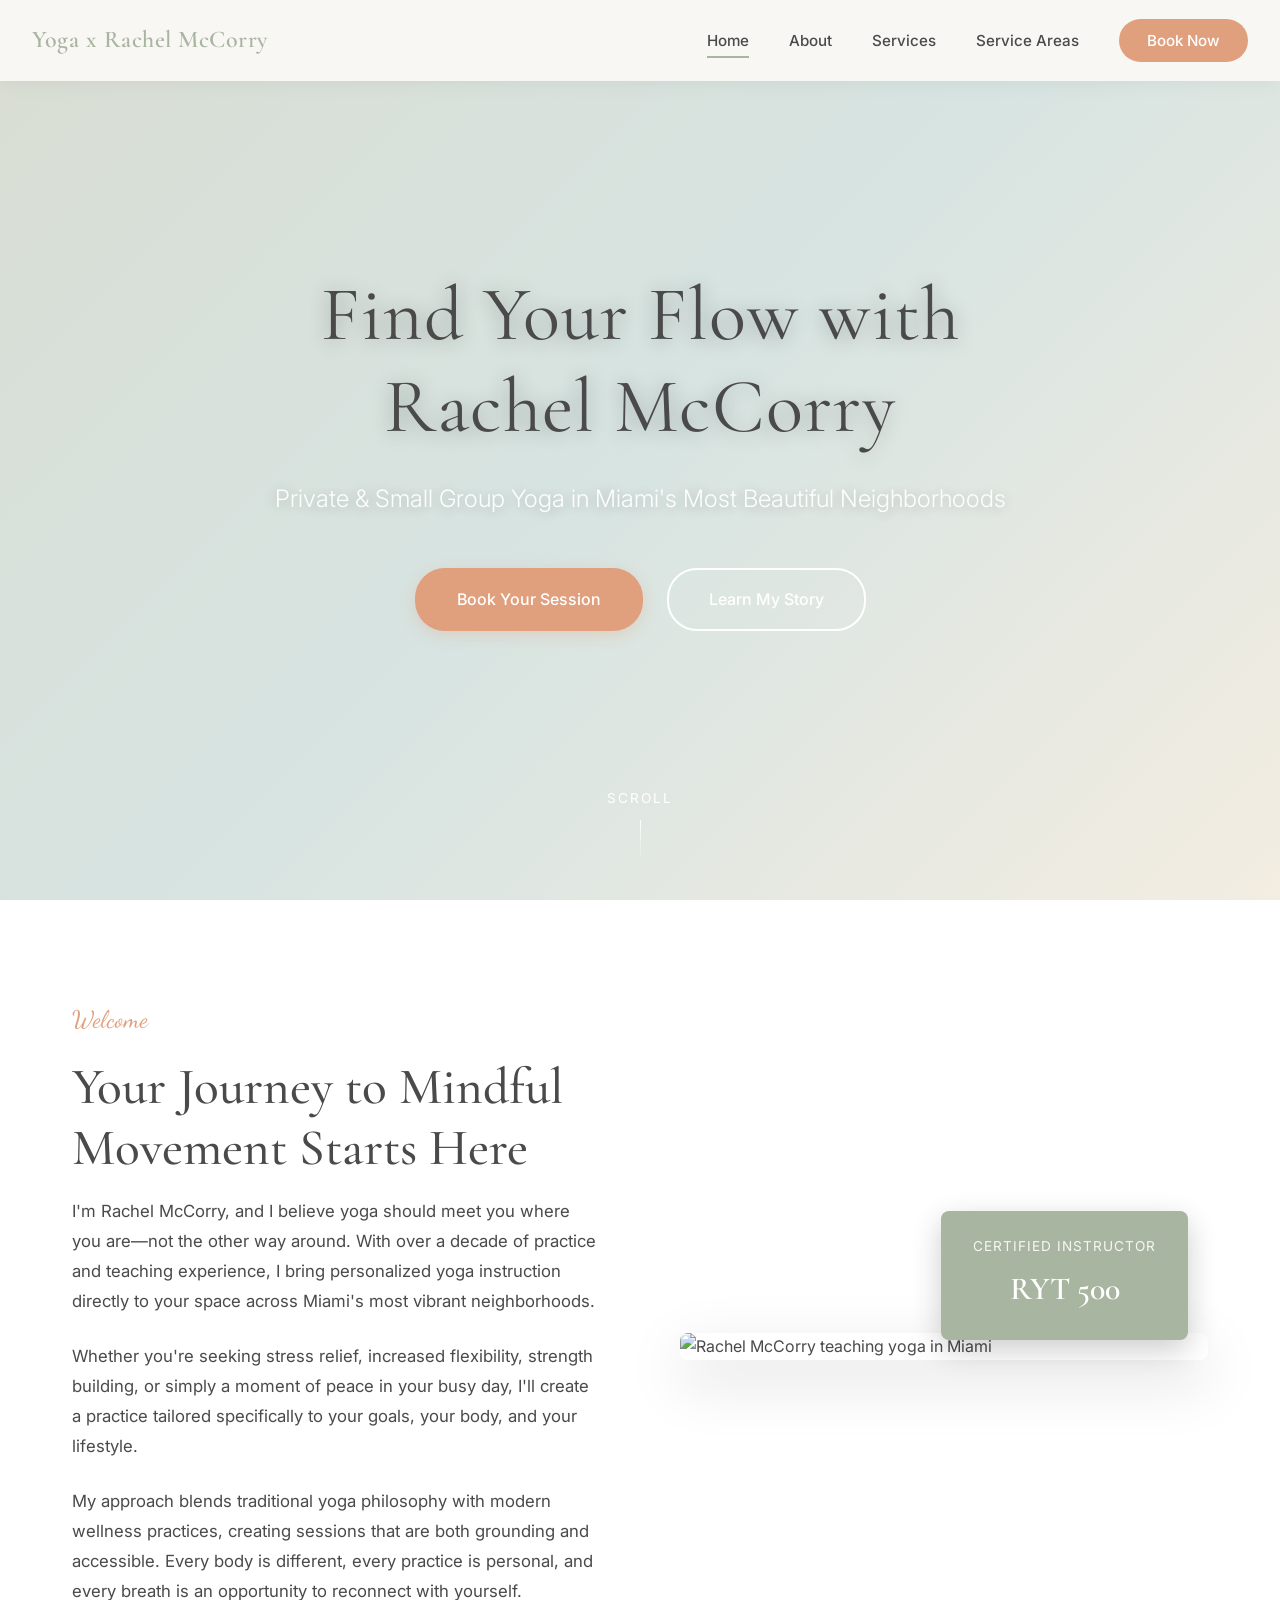
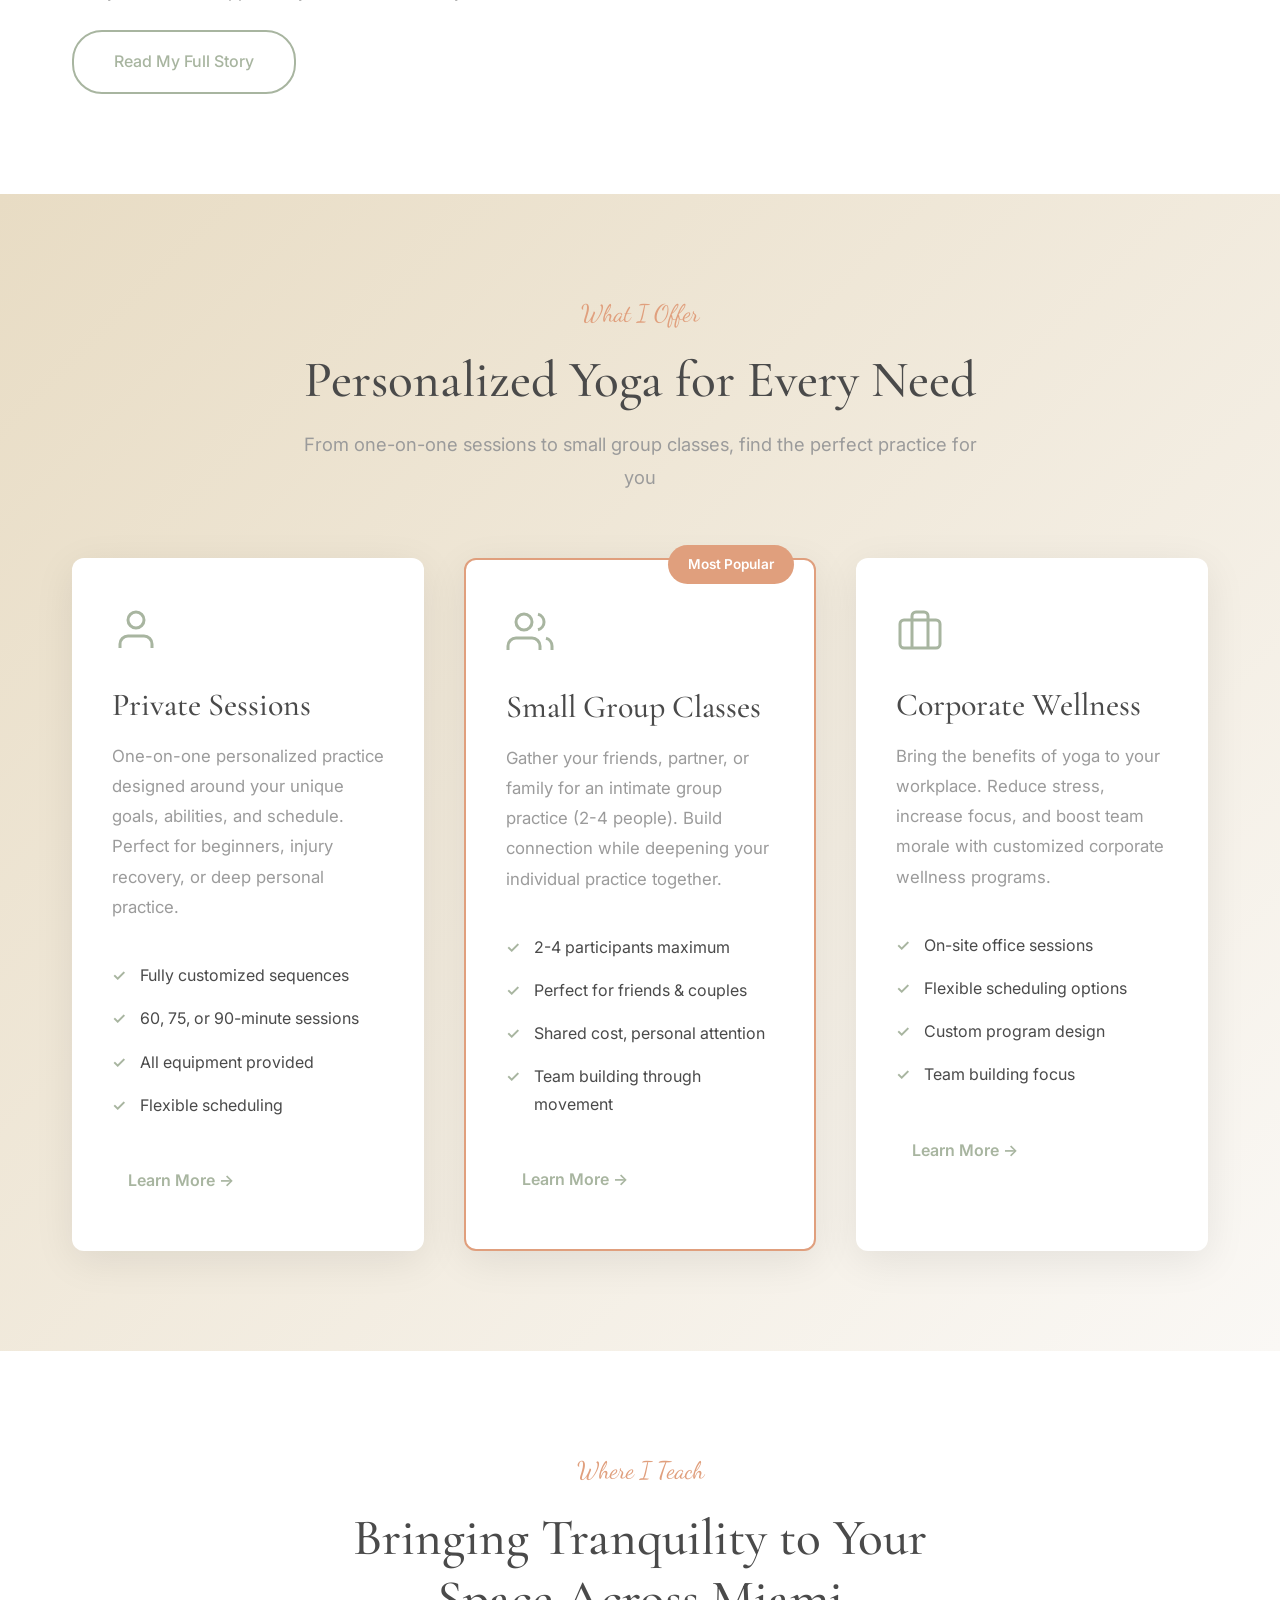
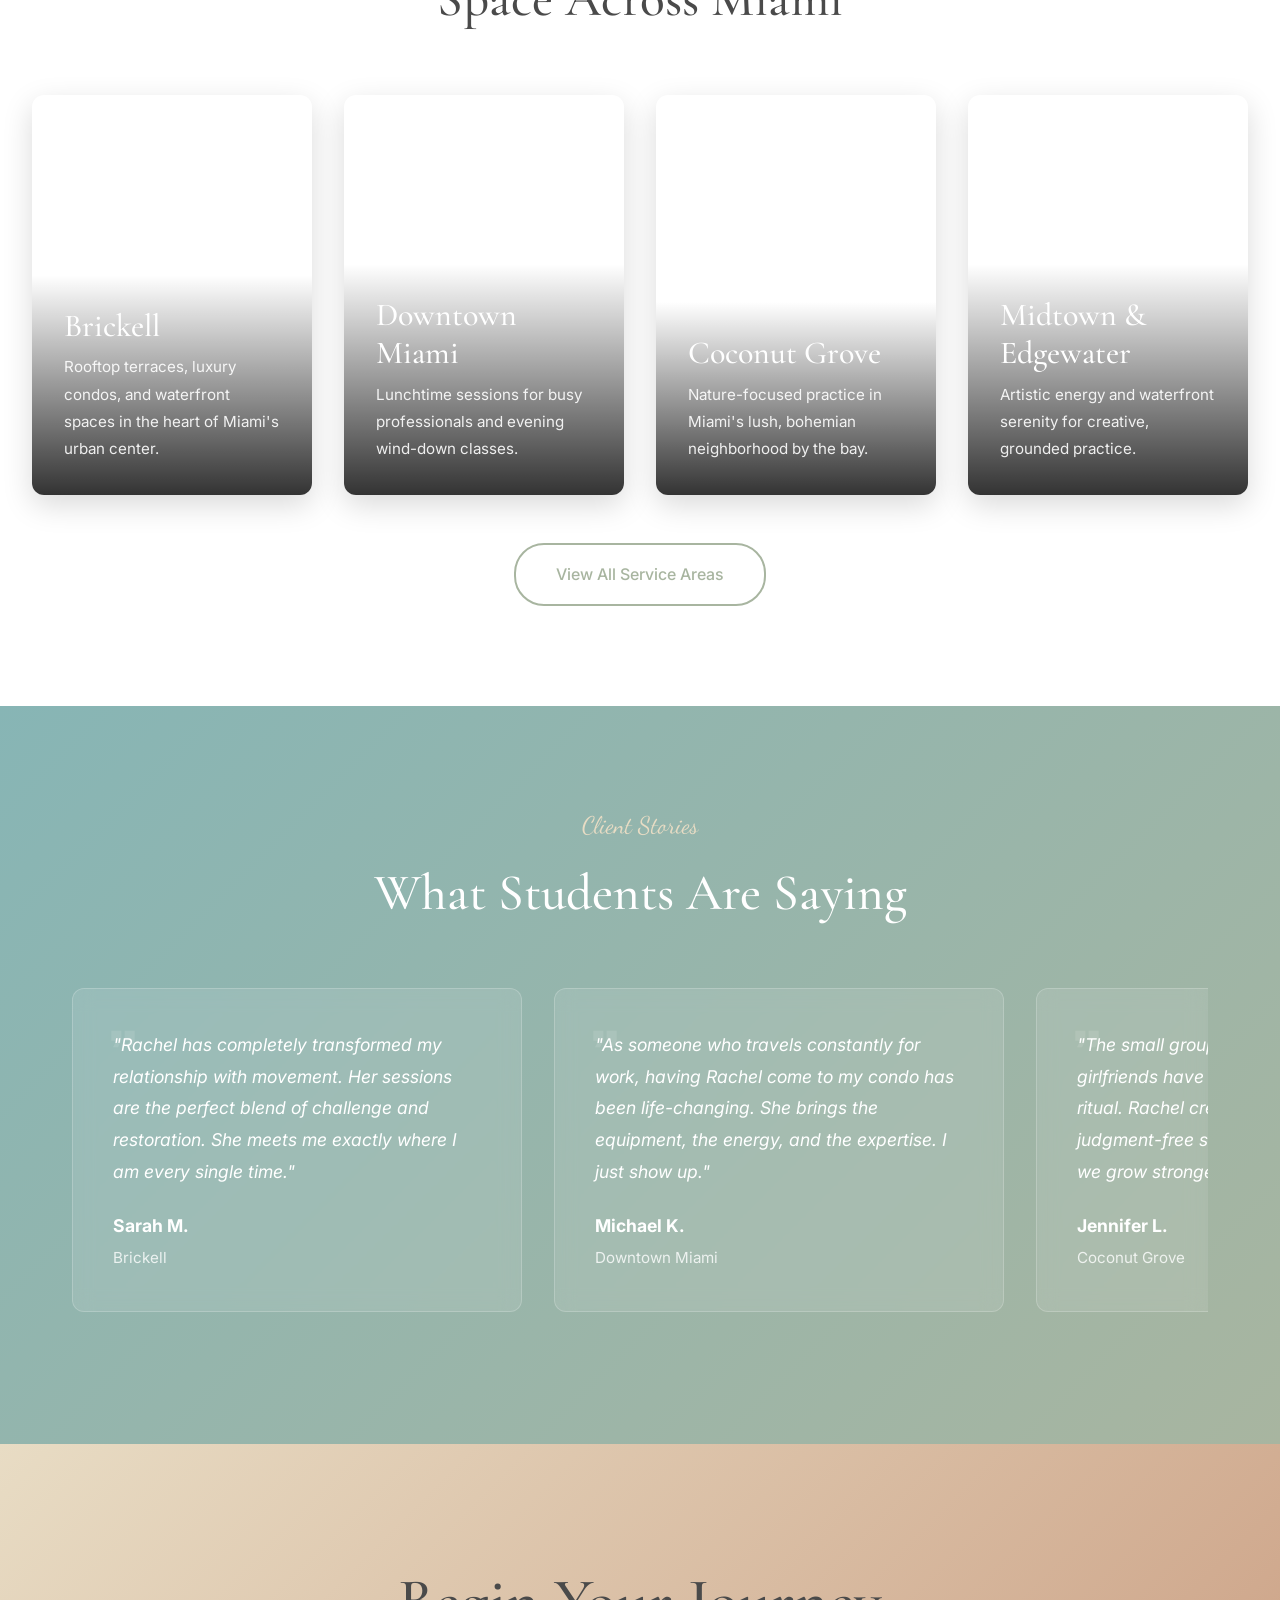
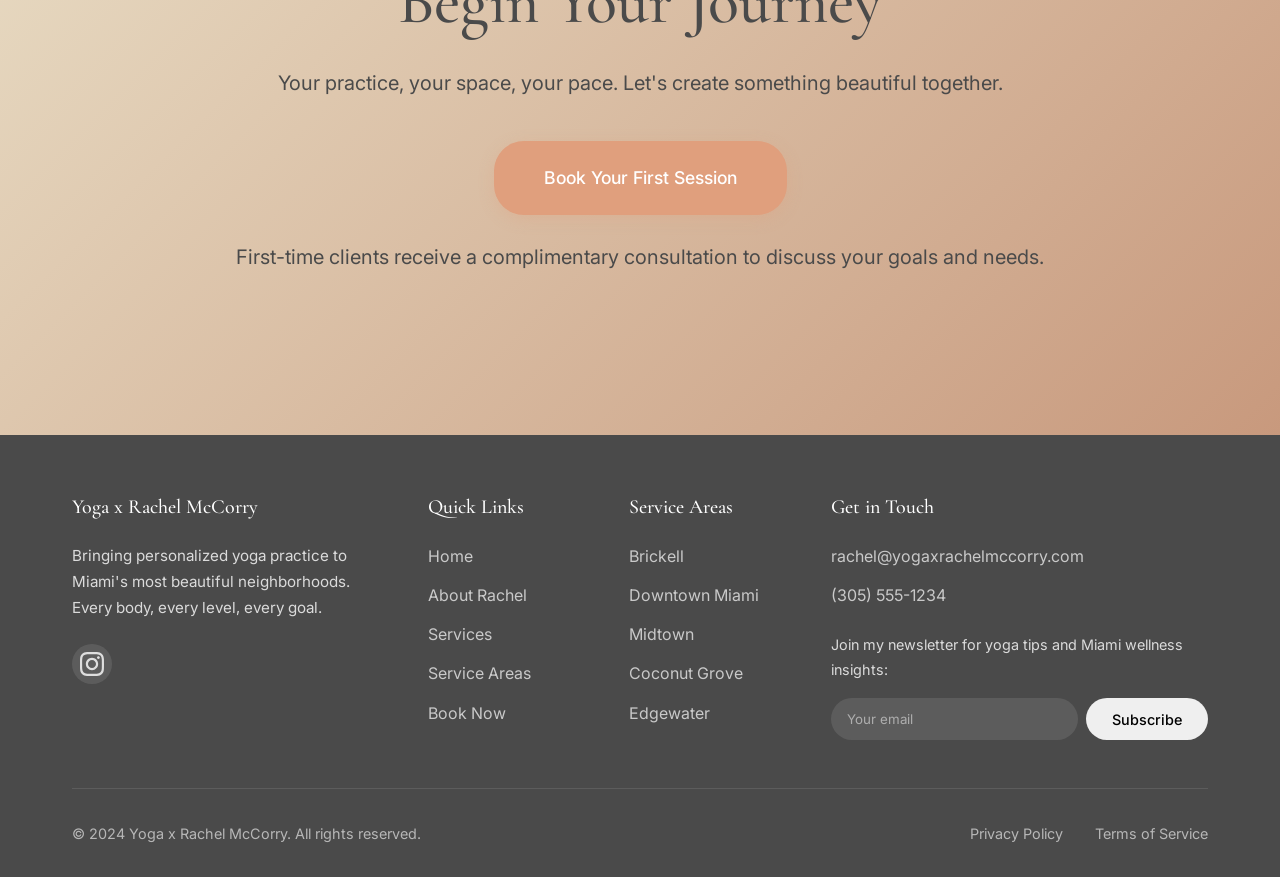
==== index.html @ 0835a607 "Optimize hero video for mobile browsers - Add static image fallback for mobile devices - Implement d" ====
<!DOCTYPE html>
<html lang="en">
<head>
    <meta charset="UTF-8">
    <meta name="viewport" content="width=device-width, initial-scale=1.0">
    <meta name="description" content="Private & small group yoga instruction in Miami with Rachel McCorry. Serving Brickell, Downtown, Midtown, Coconut Grove & Edgewater. Personalized yoga sessions in your space.">
    <meta name="keywords" content="yoga Miami, private yoga instructor, Brickell yoga, Coconut Grove yoga, personal yoga Miami, in-home yoga">
    <title>Yoga x Rachel McCorry | Private Yoga Instructor in Miami</title>

    <!-- Fonts -->
    <link rel="preconnect" href="https://fonts.googleapis.com">
    <link rel="preconnect" href="https://fonts.gstatic.com" crossorigin>
    <link href="https://fonts.googleapis.com/css2?family=Cormorant+Garamond:wght@300;400;500;600;700&family=Inter:wght@300;400;500;600&family=Dancing+Script:wght@400;500;600;700&display=swap" rel="stylesheet">

    <!-- Styles -->
    <link rel="stylesheet" href="css/styles.css">

    <!-- Favicon -->
    <link rel="icon" type="image/svg+xml" href="data:image/svg+xml,<svg xmlns=%22http://www.w3.org/2000/svg%22 viewBox=%220 0 100 100%22><text y=%22.9em%22 font-size=%2290%22>🧘</text></svg>">
</head>
<body>
    <!-- Navigation -->
    <nav id="navbar">
        <div class="nav-container">
            <a href="index.html" class="logo">Yoga x Rachel McCorry</a>
            <button class="mobile-menu-toggle" aria-label="Toggle menu">
                <span></span>
                <span></span>
                <span></span>
            </button>
            <ul class="nav-menu">
                <li><a href="index.html" class="active">Home</a></li>
                <li><a href="about.html">About</a></li>
                <li><a href="services.html">Services</a></li>
                <li><a href="service-areas.html">Service Areas</a></li>
                <li><a href="contact.html" class="nav-cta">Book Now</a></li>
            </ul>
        </div>
    </nav>

    <!-- Hero Section with Video -->
    <section class="hero">
        <div class="hero-video-container">
            <!-- Video for desktop, will be hidden on mobile -->
            <video
                autoplay
                muted
                loop
                playsinline
                preload="metadata"
                poster="images/pexels-elly-fairytale-3822864.jpg"
                class="hero-video desktop-only">
                <source src="images/hero.mp4" type="video/mp4">
            </video>
            <!-- Static image fallback for mobile -->
            <div class="hero-image mobile-only" style="background-image: url('images/pexels-elly-fairytale-3822864.jpg')"></div>
            <div class="hero-overlay"></div>
        </div>
        <div class="hero-content">
            <h1 class="hero-title">Find Your Flow with Rachel McCorry</h1>
            <p class="hero-subtitle">Private & Small Group Yoga in Miami's Most Beautiful Neighborhoods</p>
            <div class="hero-ctas">
                <a href="contact.html" class="btn btn-primary">Book Your Session</a>
                <a href="about.html" class="btn btn-secondary">Learn My Story</a>
            </div>
        </div>
        <div class="scroll-indicator">
            <span>Scroll</span>
            <div class="scroll-line"></div>
        </div>
    </section>

    <!-- About Rachel Brief -->
    <section class="about-brief">
        <div class="container">
            <div class="about-content-grid">
                <div class="about-text">
                    <span class="section-label">Welcome</span>
                    <h2>Your Journey to Mindful Movement Starts Here</h2>
                    <p>I'm Rachel McCorry, and I believe yoga should meet you where you are—not the other way around. With over a decade of practice and teaching experience, I bring personalized yoga instruction directly to your space across Miami's most vibrant neighborhoods.</p>
                    <p>Whether you're seeking stress relief, increased flexibility, strength building, or simply a moment of peace in your busy day, I'll create a practice tailored specifically to your goals, your body, and your lifestyle.</p>
                    <p>My approach blends traditional yoga philosophy with modern wellness practices, creating sessions that are both grounding and accessible. Every body is different, every practice is personal, and every breath is an opportunity to reconnect with yourself.</p>
                    <a href="about.html" class="btn btn-outline">Read My Full Story</a>
                </div>
                <div class="about-image">
                    <img src="images/pexels-cottonbro-4324101.jpg" alt="Rachel McCorry teaching yoga in Miami">
                    <div class="credentials-badge">
                        <span class="badge-title">Certified Instructor</span>
                        <span class="badge-detail">RYT 500</span>
                    </div>
                </div>
            </div>
        </div>
    </section>

    <!-- Services Overview -->
    <section class="services-overview">
        <div class="container">
            <div class="section-header">
                <span class="section-label">What I Offer</span>
                <h2>Personalized Yoga for Every Need</h2>
                <p>From one-on-one sessions to small group classes, find the perfect practice for you</p>
            </div>
            <div class="services-grid">
                <div class="service-card">
                    <div class="service-icon">
                        <svg width="48" height="48" viewBox="0 0 24 24" fill="none" stroke="currentColor" stroke-width="1.5">
                            <path d="M20 21v-2a4 4 0 0 0-4-4H8a4 4 0 0 0-4 4v2"></path>
                            <circle cx="12" cy="7" r="4"></circle>
                        </svg>
                    </div>
                    <h3>Private Sessions</h3>
                    <p>One-on-one personalized practice designed around your unique goals, abilities, and schedule. Perfect for beginners, injury recovery, or deep personal practice.</p>
                    <ul class="service-features">
                        <li>Fully customized sequences</li>
                        <li>60, 75, or 90-minute sessions</li>
                        <li>All equipment provided</li>
                        <li>Flexible scheduling</li>
                    </ul>
                    <a href="services.html#private" class="btn btn-text">Learn More →</a>
                </div>

                <div class="service-card featured">
                    <div class="featured-badge">Most Popular</div>
                    <div class="service-icon">
                        <svg width="48" height="48" viewBox="0 0 24 24" fill="none" stroke="currentColor" stroke-width="1.5">
                            <path d="M17 21v-2a4 4 0 0 0-4-4H5a4 4 0 0 0-4 4v2"></path>
                            <circle cx="9" cy="7" r="4"></circle>
                            <path d="M23 21v-2a4 4 0 0 0-3-3.87"></path>
                            <path d="M16 3.13a4 4 0 0 1 0 7.75"></path>
                        </svg>
                    </div>
                    <h3>Small Group Classes</h3>
                    <p>Gather your friends, partner, or family for an intimate group practice (2-4 people). Build connection while deepening your individual practice together.</p>
                    <ul class="service-features">
                        <li>2-4 participants maximum</li>
                        <li>Perfect for friends & couples</li>
                        <li>Shared cost, personal attention</li>
                        <li>Team building through movement</li>
                    </ul>
                    <a href="services.html#group" class="btn btn-text">Learn More →</a>
                </div>

                <div class="service-card">
                    <div class="service-icon">
                        <svg width="48" height="48" viewBox="0 0 24 24" fill="none" stroke="currentColor" stroke-width="1.5">
                            <rect x="2" y="7" width="20" height="14" rx="2" ry="2"></rect>
                            <path d="M16 21V5a2 2 0 0 0-2-2h-4a2 2 0 0 0-2 2v16"></path>
                        </svg>
                    </div>
                    <h3>Corporate Wellness</h3>
                    <p>Bring the benefits of yoga to your workplace. Reduce stress, increase focus, and boost team morale with customized corporate wellness programs.</p>
                    <ul class="service-features">
                        <li>On-site office sessions</li>
                        <li>Flexible scheduling options</li>
                        <li>Custom program design</li>
                        <li>Team building focus</li>
                    </ul>
                    <a href="services.html#corporate" class="btn btn-text">Learn More →</a>
                </div>
            </div>
        </div>
    </section>

    <!-- Service Areas -->
    <section class="service-areas-preview">
        <div class="container-wide">
            <div class="section-header">
                <span class="section-label">Where I Teach</span>
                <h2>Bringing Tranquility to Your Space Across Miami</h2>
            </div>
            <div class="areas-grid">
                <div class="area-card">
                    <div class="area-image" style="background-image: url('images/pexels-elly-fairytale-3822864.jpg')"></div>
                    <div class="area-content">
                        <h3>Brickell</h3>
                        <p>Rooftop terraces, luxury condos, and waterfront spaces in the heart of Miami's urban center.</p>
                    </div>
                </div>
                <div class="area-card">
                    <div class="area-image" style="background-image: url('images/pexels-elly-fairytale-3822688.jpg')"></div>
                    <div class="area-content">
                        <h3>Downtown Miami</h3>
                        <p>Lunchtime sessions for busy professionals and evening wind-down classes.</p>
                    </div>
                </div>
                <div class="area-card">
                    <div class="area-image" style="background-image: url('images/pexels-elly-fairytale-3822906.jpg')"></div>
                    <div class="area-content">
                        <h3>Coconut Grove</h3>
                        <p>Nature-focused practice in Miami's lush, bohemian neighborhood by the bay.</p>
                    </div>
                </div>
                <div class="area-card">
                    <div class="area-image" style="background-image: url('images/pexels-olly-3772502.jpg')"></div>
                    <div class="area-content">
                        <h3>Midtown & Edgewater</h3>
                        <p>Artistic energy and waterfront serenity for creative, grounded practice.</p>
                    </div>
                </div>
            </div>
            <div class="areas-cta">
                <a href="service-areas.html" class="btn btn-outline">View All Service Areas</a>
            </div>
        </div>
    </section>

    <!-- Testimonials -->
    <section class="testimonials">
        <div class="container">
            <div class="section-header">
                <span class="section-label">Client Stories</span>
                <h2>What Students Are Saying</h2>
            </div>
            <div class="testimonials-slider">
                <div class="testimonial-track">
                    <div class="testimonial-card">
                        <div class="testimonial-quote">
                            <svg width="40" height="40" viewBox="0 0 24 24" fill="currentColor" opacity="0.1">
                                <path d="M6 17h3l2-4V7H5v6h3zm8 0h3l2-4V7h-6v6h3z"/>
                            </svg>
                            <p>"Rachel has completely transformed my relationship with movement. Her sessions are the perfect blend of challenge and restoration. She meets me exactly where I am every single time."</p>
                        </div>
                        <div class="testimonial-author">
                            <strong>Sarah M.</strong>
                            <span>Brickell</span>
                        </div>
                    </div>

                    <div class="testimonial-card">
                        <div class="testimonial-quote">
                            <svg width="40" height="40" viewBox="0 0 24 24" fill="currentColor" opacity="0.1">
                                <path d="M6 17h3l2-4V7H5v6h3zm8 0h3l2-4V7h-6v6h3z"/>
                            </svg>
                            <p>"As someone who travels constantly for work, having Rachel come to my condo has been life-changing. She brings the equipment, the energy, and the expertise. I just show up."</p>
                        </div>
                        <div class="testimonial-author">
                            <strong>Michael K.</strong>
                            <span>Downtown Miami</span>
                        </div>
                    </div>

                    <div class="testimonial-card">
                        <div class="testimonial-quote">
                            <svg width="40" height="40" viewBox="0 0 24 24" fill="currentColor" opacity="0.1">
                                <path d="M6 17h3l2-4V7H5v6h3zm8 0h3l2-4V7h-6v6h3z"/>
                            </svg>
                            <p>"The small group sessions with my girlfriends have become our sacred Sunday ritual. Rachel creates such a warm, judgment-free space. We laugh, we breathe, we grow stronger together."</p>
                        </div>
                        <div class="testimonial-author">
                            <strong>Jennifer L.</strong>
                            <span>Coconut Grove</span>
                        </div>
                    </div>

                    <div class="testimonial-card">
                        <div class="testimonial-quote">
                            <svg width="40" height="40" viewBox="0 0 24 24" fill="currentColor" opacity="0.1">
                                <path d="M6 17h3l2-4V7H5v6h3zm8 0h3l2-4V7h-6v6h3z"/>
                            </svg>
                            <p>"I was intimidated by yoga for years, thinking I wasn't flexible enough. Rachel showed me that yoga isn't about perfection—it's about presence. She's patient, knowledgeable, and genuinely cares."</p>
                        </div>
                        <div class="testimonial-author">
                            <strong>David R.</strong>
                            <span>Edgewater</span>
                        </div>
                    </div>

                    <div class="testimonial-card">
                        <div class="testimonial-quote">
                            <svg width="40" height="40" viewBox="0 0 24 24" fill="currentColor" opacity="0.1">
                                <path d="M6 17h3l2-4V7H5v6h3zm8 0h3l2-4V7h-6v6h3z"/>
                            </svg>
                            <p>"Our team looks forward to our weekly wellness sessions with Rachel. She's helped reduce stress, improve focus, and created a genuine sense of community in our office. Best investment we've made."</p>
                        </div>
                        <div class="testimonial-author">
                            <strong>Amanda T.</strong>
                            <span>Corporate Client, Midtown</span>
                        </div>
                    </div>
                </div>
            </div>
            <div class="slider-dots"></div>
        </div>
    </section>

    <!-- Final CTA -->
    <section class="final-cta">
        <div class="container">
            <div class="cta-content">
                <h2>Begin Your Journey</h2>
                <p>Your practice, your space, your pace. Let's create something beautiful together.</p>
                <a href="contact.html" class="btn btn-primary btn-large">Book Your First Session</a>
                <p class="cta-note">First-time clients receive a complimentary consultation to discuss your goals and needs.</p>
            </div>
        </div>
    </section>

    <!-- Footer -->
    <footer class="footer">
        <div class="container">
            <div class="footer-grid">
                <div class="footer-column">
                    <h3>Yoga x Rachel McCorry</h3>
                    <p>Bringing personalized yoga practice to Miami's most beautiful neighborhoods. Every body, every level, every goal.</p>
                    <div class="social-links">
                        <a href="https://instagram.com" target="_blank" aria-label="Instagram">
                            <svg width="24" height="24" viewBox="0 0 24 24" fill="currentColor">
                                <path d="M12 2.163c3.204 0 3.584.012 4.85.07 3.252.148 4.771 1.691 4.919 4.919.058 1.265.069 1.645.069 4.849 0 3.205-.012 3.584-.069 4.849-.149 3.225-1.664 4.771-4.919 4.919-1.266.058-1.644.07-4.85.07-3.204 0-3.584-.012-4.849-.07-3.26-.149-4.771-1.699-4.919-4.92-.058-1.265-.07-1.644-.07-4.849 0-3.204.013-3.583.07-4.849.149-3.227 1.664-4.771 4.919-4.919 1.266-.057 1.645-.069 4.849-.069zm0-2.163c-3.259 0-3.667.014-4.947.072-4.358.2-6.78 2.618-6.98 6.98-.059 1.281-.073 1.689-.073 4.948 0 3.259.014 3.668.072 4.948.2 4.358 2.618 6.78 6.98 6.98 1.281.058 1.689.072 4.948.072 3.259 0 3.668-.014 4.948-.072 4.354-.2 6.782-2.618 6.979-6.98.059-1.28.073-1.689.073-4.948 0-3.259-.014-3.667-.072-4.947-.196-4.354-2.617-6.78-6.979-6.98-1.281-.059-1.69-.073-4.949-.073zm0 5.838c-3.403 0-6.162 2.759-6.162 6.162s2.759 6.163 6.162 6.163 6.162-2.759 6.162-6.163c0-3.403-2.759-6.162-6.162-6.162zm0 10.162c-2.209 0-4-1.79-4-4 0-2.209 1.791-4 4-4s4 1.791 4 4c0 2.21-1.791 4-4 4zm6.406-11.845c-.796 0-1.441.645-1.441 1.44s.645 1.44 1.441 1.44c.795 0 1.439-.645 1.439-1.44s-.644-1.44-1.439-1.44z"/>
                            </svg>
                        </a>
                    </div>
                </div>

                <div class="footer-column">
                    <h4>Quick Links</h4>
                    <ul>
                        <li><a href="index.html">Home</a></li>
                        <li><a href="about.html">About Rachel</a></li>
                        <li><a href="services.html">Services</a></li>
                        <li><a href="service-areas.html">Service Areas</a></li>
                        <li><a href="contact.html">Book Now</a></li>
                    </ul>
                </div>

                <div class="footer-column">
                    <h4>Service Areas</h4>
                    <ul>
                        <li><a href="service-areas.html#brickell">Brickell</a></li>
                        <li><a href="service-areas.html#downtown">Downtown Miami</a></li>
                        <li><a href="service-areas.html#midtown">Midtown</a></li>
                        <li><a href="service-areas.html#coconut-grove">Coconut Grove</a></li>
                        <li><a href="service-areas.html#edgewater">Edgewater</a></li>
                    </ul>
                </div>

                <div class="footer-column">
                    <h4>Get in Touch</h4>
                    <ul>
                        <li><a href="mailto:rachel@yogaxrachelmccorry.com">rachel@yogaxrachelmccorry.com</a></li>
                        <li><a href="tel:+13055551234">(305) 555-1234</a></li>
                    </ul>
                    <div class="newsletter-signup">
                        <p>Join my newsletter for yoga tips and Miami wellness insights:</p>
                        <form class="newsletter-form">
                            <input type="email" placeholder="Your email" required>
                            <button type="submit" class="btn btn-small">Subscribe</button>
                        </form>
                    </div>
                </div>
            </div>

            <div class="footer-bottom">
                <p>&copy; 2024 Yoga x Rachel McCorry. All rights reserved.</p>
                <div class="footer-links">
                    <a href="#privacy">Privacy Policy</a>
                    <a href="#terms">Terms of Service</a>
                </div>
            </div>
        </div>
    </footer>

    <!-- Back to Top Button -->
    <button id="backToTop" class="back-to-top" aria-label="Back to top">
        <svg width="24" height="24" viewBox="0 0 24 24" fill="none" stroke="currentColor" stroke-width="2">
            <polyline points="18 15 12 9 6 15"></polyline>
        </svg>
    </button>

    <!-- Scripts -->
    <script src="js/main.js"></script>
</body>
</html>
---- css/styles.css ----
/* ===================================
   Yoga x Rachel McCorry - Main Styles
   =================================== */

/* CSS Variables - Brand Colors & Theme */
:root {
    /* Primary Colors */
    --sage-green: #A8B5A0;
    --warm-sand: #E8DCC4;

    /* Secondary Colors */
    --terracotta: #C8997D;
    --muted-teal: #87B5B5;

    /* Neutrals */
    --warm-white: #FAF8F5;
    --light-grey: #E5E5E5;
    --medium-grey: #9B9B9B;
    --dark-grey: #4A4A4A;

    /* Accent */
    --sunset-coral: #E09F7D;

    /* Typography */
    --font-serif: 'Cormorant Garamond', serif;
    --font-sans: 'Inter', sans-serif;
    --font-script: 'Dancing Script', cursive;

    /* Spacing */
    --section-padding: 100px;
    --container-width: 1200px;
    --container-wide: 1400px;

    /* Transitions */
    --transition-smooth: all 0.4s cubic-bezier(0.4, 0, 0.2, 1);
    --transition-fast: all 0.2s ease;
}

/* Reset & Base Styles */
* {
    margin: 0;
    padding: 0;
    box-sizing: border-box;
}

html {
    scroll-behavior: smooth;
    font-size: 16px;
}

body {
    font-family: var(--font-sans);
    color: var(--dark-grey);
    background-color: var(--warm-white);
    line-height: 1.7;
    overflow-x: hidden;
}

/* Typography */
h1, h2, h3, h4, h5, h6 {
    font-family: var(--font-serif);
    font-weight: 500;
    line-height: 1.2;
    margin-bottom: 1rem;
    color: var(--dark-grey);
}

h1 { font-size: clamp(2.5rem, 5vw, 4.5rem); }
h2 { font-size: clamp(2rem, 4vw, 3.5rem); }
h3 { font-size: clamp(1.5rem, 3vw, 2rem); }
h4 { font-size: 1.5rem; }
h5 { font-size: 1.25rem; }
h6 { font-size: 1.1rem; }

p {
    margin-bottom: 1.5rem;
    font-size: 1.05rem;
    line-height: 1.8;
}

a {
    text-decoration: none;
    color: inherit;
    transition: var(--transition-fast);
}

img {
    max-width: 100%;
    height: auto;
    display: block;
}

/* Layout Containers */
.container {
    max-width: var(--container-width);
    margin: 0 auto;
    padding: 0 2rem;
}

.container-wide {
    max-width: var(--container-wide);
    margin: 0 auto;
    padding: 0 2rem;
}

/* Navigation */
#navbar {
    position: fixed;
    top: 0;
    left: 0;
    right: 0;
    background-color: rgba(250, 248, 245, 0.95);
    backdrop-filter: blur(10px);
    z-index: 1000;
    transition: var(--transition-smooth);
    box-shadow: 0 2px 20px rgba(0, 0, 0, 0.05);
}

.nav-container {
    max-width: var(--container-wide);
    margin: 0 auto;
    padding: 1.25rem 2rem;
    display: flex;
    justify-content: space-between;
    align-items: center;
}

.logo {
    font-family: var(--font-serif);
    font-size: 1.5rem;
    font-weight: 600;
    color: var(--sage-green);
    letter-spacing: 0.5px;
}

.nav-menu {
    display: flex;
    list-style: none;
    gap: 2.5rem;
    align-items: center;
}

.nav-menu a {
    font-size: 0.95rem;
    font-weight: 500;
    color: var(--dark-grey);
    position: relative;
    padding: 0.5rem 0;
}

.nav-menu a::after {
    content: '';
    position: absolute;
    bottom: 0;
    left: 0;
    width: 0;
    height: 2px;
    background-color: var(--sage-green);
    transition: var(--transition-fast);
}

.nav-menu a:hover::after,
.nav-menu a.active::after {
    width: 100%;
}

.nav-cta {
    background-color: var(--sunset-coral);
    color: white !important;
    padding: 0.75rem 1.75rem !important;
    border-radius: 30px;
    font-weight: 500;
}

.nav-cta::after {
    display: none;
}

.nav-cta:hover {
    background-color: var(--terracotta);
    transform: translateY(-2px);
    box-shadow: 0 4px 15px rgba(224, 159, 125, 0.3);
}

/* Mobile Menu Toggle */
.mobile-menu-toggle {
    display: none;
    flex-direction: column;
    gap: 5px;
    background: none;
    border: none;
    cursor: pointer;
    padding: 0.5rem;
}

.mobile-menu-toggle span {
    width: 25px;
    height: 2px;
    background-color: var(--dark-grey);
    transition: var(--transition-fast);
}

/* Hero Section */
.hero {
    position: relative;
    height: 100vh;
    min-height: 600px;
    display: flex;
    align-items: center;
    justify-content: center;
    overflow: hidden;
}

.hero-video-container {
    position: absolute;
    top: 0;
    left: 0;
    width: 100%;
    height: 100%;
    z-index: 1;
}

.hero-video {
    width: 100%;
    height: 100%;
    object-fit: cover;
}

.hero-image {
    width: 100%;
    height: 100%;
    background-size: cover;
    background-position: center;
    background-repeat: no-repeat;
}

/* Mobile/Desktop Toggle */
.mobile-only {
    display: none;
}

.desktop-only {
    display: block;
}

.hero-overlay {
    position: absolute;
    top: 0;
    left: 0;
    width: 100%;
    height: 100%;
    background: linear-gradient(
        135deg,
        rgba(168, 181, 160, 0.4) 0%,
        rgba(135, 181, 181, 0.3) 50%,
        rgba(232, 220, 196, 0.4) 100%
    );
    z-index: 2;
}

.hero-content {
    position: relative;
    z-index: 3;
    text-align: center;
    color: white;
    max-width: 900px;
    padding: 2rem;
    animation: fadeInUp 1s ease-out;
}

.hero-title {
    font-size: clamp(2.5rem, 6vw, 5rem);
    font-weight: 400;
    margin-bottom: 1.5rem;
    text-shadow: 0 2px 20px rgba(0, 0, 0, 0.3);
    letter-spacing: 1px;
}

.hero-subtitle {
    font-size: clamp(1.1rem, 2.5vw, 1.5rem);
    margin-bottom: 3rem;
    font-weight: 300;
    text-shadow: 0 2px 15px rgba(0, 0, 0, 0.3);
    opacity: 0.95;
}

.hero-ctas {
    display: flex;
    gap: 1.5rem;
    justify-content: center;
    flex-wrap: wrap;
}

/* Scroll Indicator */
.scroll-indicator {
    position: absolute;
    bottom: 40px;
    left: 50%;
    transform: translateX(-50%);
    z-index: 3;
    display: flex;
    flex-direction: column;
    align-items: center;
    gap: 10px;
    color: white;
    font-size: 0.85rem;
    text-transform: uppercase;
    letter-spacing: 2px;
    animation: float 2s ease-in-out infinite;
}

.scroll-line {
    width: 1px;
    height: 40px;
    background: linear-gradient(to bottom, white, transparent);
}

/* Buttons */
.btn {
    display: inline-block;
    padding: 1rem 2.5rem;
    border-radius: 30px;
    font-weight: 500;
    font-size: 1rem;
    text-align: center;
    cursor: pointer;
    border: 2px solid transparent;
    transition: var(--transition-smooth);
    font-family: var(--font-sans);
}

.btn-primary {
    background-color: var(--sunset-coral);
    color: white;
    box-shadow: 0 4px 15px rgba(224, 159, 125, 0.3);
}

.btn-primary:hover {
    background-color: var(--terracotta);
    transform: translateY(-3px);
    box-shadow: 0 6px 25px rgba(224, 159, 125, 0.4);
}

.btn-secondary {
    background-color: transparent;
    color: white;
    border: 2px solid white;
}

.btn-secondary:hover {
    background-color: white;
    color: var(--sage-green);
}

.btn-outline {
    background-color: transparent;
    color: var(--sage-green);
    border: 2px solid var(--sage-green);
}

.btn-outline:hover {
    background-color: var(--sage-green);
    color: white;
}

.btn-text {
    padding: 0.5rem 1rem;
    color: var(--sage-green);
    font-weight: 600;
    background: none;
    border: none;
}

.btn-text:hover {
    color: var(--terracotta);
    transform: translateX(5px);
}

.btn-large {
    padding: 1.25rem 3rem;
    font-size: 1.1rem;
}

.btn-small {
    padding: 0.65rem 1.5rem;
    font-size: 0.9rem;
}

/* Section Styles */
section {
    padding: var(--section-padding) 0;
}

.section-label {
    display: inline-block;
    font-family: var(--font-script);
    font-size: 1.5rem;
    color: var(--sunset-coral);
    margin-bottom: 1rem;
}

.section-header {
    text-align: center;
    max-width: 700px;
    margin: 0 auto 4rem;
}

.section-header p {
    color: var(--medium-grey);
    font-size: 1.15rem;
}

/* About Brief Section */
.about-brief {
    background-color: white;
}

.about-content-grid {
    display: grid;
    grid-template-columns: 1fr 1fr;
    gap: 5rem;
    align-items: center;
}

.about-text {
    animation: fadeInLeft 0.8s ease-out;
}

.about-image {
    position: relative;
    animation: fadeInRight 0.8s ease-out;
}

.about-image img {
    border-radius: 8px;
    box-shadow: 0 20px 60px rgba(0, 0, 0, 0.15);
}

.credentials-badge {
    position: absolute;
    bottom: 20px;
    right: 20px;
    background-color: var(--sage-green);
    color: white;
    padding: 1.5rem 2rem;
    border-radius: 8px;
    text-align: center;
    box-shadow: 0 10px 30px rgba(0, 0, 0, 0.2);
}

.badge-title {
    display: block;
    font-size: 0.85rem;
    text-transform: uppercase;
    letter-spacing: 1px;
    margin-bottom: 0.25rem;
    opacity: 0.9;
}

.badge-detail {
    display: block;
    font-family: var(--font-serif);
    font-size: 2rem;
    font-weight: 600;
}

/* Services Overview */
.services-overview {
    background: linear-gradient(135deg, var(--warm-sand) 0%, var(--warm-white) 100%);
}

.services-grid {
    display: grid;
    grid-template-columns: repeat(auto-fit, minmax(320px, 1fr));
    gap: 2.5rem;
}

.service-card {
    background-color: white;
    padding: 3rem 2.5rem;
    border-radius: 12px;
    box-shadow: 0 10px 40px rgba(0, 0, 0, 0.08);
    transition: var(--transition-smooth);
    position: relative;
}

.service-card:hover {
    transform: translateY(-10px);
    box-shadow: 0 20px 60px rgba(0, 0, 0, 0.12);
}

.service-card.featured {
    border: 2px solid var(--sunset-coral);
}

.featured-badge {
    position: absolute;
    top: -15px;
    right: 20px;
    background-color: var(--sunset-coral);
    color: white;
    padding: 0.5rem 1.25rem;
    border-radius: 20px;
    font-size: 0.85rem;
    font-weight: 600;
}

.service-icon {
    color: var(--sage-green);
    margin-bottom: 1.5rem;
}

.service-card h3 {
    margin-bottom: 1rem;
    color: var(--dark-grey);
}

.service-card > p {
    color: var(--medium-grey);
    margin-bottom: 2rem;
}

.service-features {
    list-style: none;
    margin-bottom: 2rem;
}

.service-features li {
    padding: 0.5rem 0;
    padding-left: 1.75rem;
    position: relative;
    color: var(--dark-grey);
}

.service-features li::before {
    content: '✓';
    position: absolute;
    left: 0;
    color: var(--sage-green);
    font-weight: 600;
}

/* Service Areas Preview */
.service-areas-preview {
    background-color: white;
}

.areas-grid {
    display: grid;
    grid-template-columns: repeat(auto-fit, minmax(280px, 1fr));
    gap: 2rem;
    margin-bottom: 3rem;
}

.area-card {
    position: relative;
    height: 400px;
    border-radius: 12px;
    overflow: hidden;
    cursor: pointer;
    box-shadow: 0 10px 30px rgba(0, 0, 0, 0.15);
    transition: var(--transition-smooth);
}

.area-card:hover {
    transform: scale(1.03);
    box-shadow: 0 15px 40px rgba(0, 0, 0, 0.2);
}

.area-image {
    width: 100%;
    height: 100%;
    background-size: cover;
    background-position: center;
    transition: var(--transition-smooth);
}

.area-card:hover .area-image {
    transform: scale(1.1);
}

.area-content {
    position: absolute;
    bottom: 0;
    left: 0;
    right: 0;
    padding: 2rem;
    background: linear-gradient(to top, rgba(0, 0, 0, 0.8), transparent);
    color: white;
}

.area-content h3 {
    color: white;
    margin-bottom: 0.5rem;
}

.area-content p {
    font-size: 0.95rem;
    margin: 0;
    opacity: 0.9;
}

.areas-cta {
    text-align: center;
}

/* Testimonials */
.testimonials {
    background: linear-gradient(135deg, var(--muted-teal) 0%, var(--sage-green) 100%);
    color: white;
}

.testimonials .section-label {
    color: var(--warm-sand);
}

.testimonials h2 {
    color: white;
}

.testimonials-slider {
    overflow: hidden;
    margin-bottom: 2rem;
}

.testimonial-track {
    display: flex;
    gap: 2rem;
    animation: scroll 30s linear infinite;
}

.testimonial-card {
    min-width: 450px;
    background-color: rgba(255, 255, 255, 0.1);
    backdrop-filter: blur(10px);
    padding: 2.5rem;
    border-radius: 12px;
    border: 1px solid rgba(255, 255, 255, 0.2);
}

.testimonial-quote {
    position: relative;
    margin-bottom: 1.5rem;
}

.testimonial-quote svg {
    position: absolute;
    top: -10px;
    left: -10px;
    color: white;
}

.testimonial-quote p {
    font-size: 1.1rem;
    line-height: 1.8;
    font-style: italic;
    color: white;
}

.testimonial-author {
    display: flex;
    flex-direction: column;
    gap: 0.25rem;
}

.testimonial-author strong {
    font-size: 1.1rem;
    color: white;
}

.testimonial-author span {
    color: rgba(255, 255, 255, 0.8);
    font-size: 0.95rem;
}

.slider-dots {
    display: flex;
    justify-content: center;
    gap: 0.75rem;
}

/* Final CTA */
.final-cta {
    background: linear-gradient(135deg, var(--warm-sand) 0%, var(--terracotta) 100%);
    text-align: center;
    padding: 120px 0;
}

.cta-content h2 {
    font-size: clamp(2.5rem, 5vw, 4rem);
    margin-bottom: 1.5rem;
    color: var(--dark-grey);
}

.cta-content > p {
    font-size: 1.25rem;
    margin-bottom: 2.5rem;
    color: var(--dark-grey);
}

.cta-note {
    margin-top: 1.5rem;
    font-size: 0.95rem;
    color: var(--medium-grey);
}

/* Footer */
.footer {
    background-color: var(--dark-grey);
    color: rgba(255, 255, 255, 0.8);
    padding: 60px 0 30px;
}

.footer-grid {
    display: grid;
    grid-template-columns: 2fr 1fr 1fr 1.5fr;
    gap: 3rem;
    margin-bottom: 3rem;
}

.footer-column h3,
.footer-column h4 {
    color: white;
    margin-bottom: 1.5rem;
    font-size: 1.25rem;
}

.footer-column p {
    font-size: 0.95rem;
    line-height: 1.7;
}

.footer-column ul {
    list-style: none;
}

.footer-column ul li {
    margin-bottom: 0.75rem;
}

.footer-column ul li a {
    color: rgba(255, 255, 255, 0.7);
    transition: var(--transition-fast);
}

.footer-column ul li a:hover {
    color: var(--sunset-coral);
    padding-left: 5px;
}

.social-links {
    display: flex;
    gap: 1rem;
    margin-top: 1.5rem;
}

.social-links a {
    width: 40px;
    height: 40px;
    border-radius: 50%;
    background-color: rgba(255, 255, 255, 0.1);
    display: flex;
    align-items: center;
    justify-content: center;
    transition: var(--transition-fast);
}

.social-links a:hover {
    background-color: var(--sunset-coral);
    transform: translateY(-3px);
}

.newsletter-signup {
    margin-top: 1.5rem;
}

.newsletter-signup p {
    font-size: 0.9rem;
    margin-bottom: 1rem;
}

.newsletter-form {
    display: flex;
    gap: 0.5rem;
}

.newsletter-form input {
    flex: 1;
    padding: 0.75rem 1rem;
    border: none;
    border-radius: 25px;
    background-color: rgba(255, 255, 255, 0.1);
    color: white;
    font-family: var(--font-sans);
}

.newsletter-form input::placeholder {
    color: rgba(255, 255, 255, 0.5);
}

.newsletter-form input:focus {
    outline: none;
    background-color: rgba(255, 255, 255, 0.15);
}

.footer-bottom {
    padding-top: 2rem;
    border-top: 1px solid rgba(255, 255, 255, 0.1);
    display: flex;
    justify-content: space-between;
    align-items: center;
    flex-wrap: wrap;
    gap: 1rem;
}

.footer-bottom p {
    font-size: 0.9rem;
    margin: 0;
    color: rgba(255, 255, 255, 0.6);
}

.footer-links {
    display: flex;
    gap: 2rem;
}

.footer-links a {
    font-size: 0.9rem;
    color: rgba(255, 255, 255, 0.6);
}

.footer-links a:hover {
    color: var(--sunset-coral);
}

/* Back to Top Button */
.back-to-top {
    position: fixed;
    bottom: 30px;
    right: 30px;
    width: 50px;
    height: 50px;
    border-radius: 50%;
    background-color: var(--sage-green);
    color: white;
    border: none;
    cursor: pointer;
    display: flex;
    align-items: center;
    justify-content: center;
    box-shadow: 0 4px 15px rgba(0, 0, 0, 0.2);
    opacity: 0;
    visibility: hidden;
    transition: var(--transition-smooth);
    z-index: 999;
}

.back-to-top.visible {
    opacity: 1;
    visibility: visible;
}

.back-to-top:hover {
    background-color: var(--sunset-coral);
    transform: translateY(-5px);
}

/* Animations */
@keyframes fadeInUp {
    from {
        opacity: 0;
        transform: translateY(30px);
    }
    to {
        opacity: 1;
        transform: translateY(0);
    }
}

@keyframes fadeInLeft {
    from {
        opacity: 0;
        transform: translateX(-30px);
    }
    to {
        opacity: 1;
        transform: translateX(0);
    }
}

@keyframes fadeInRight {
    from {
        opacity: 0;
        transform: translateX(30px);
    }
    to {
        opacity: 1;
        transform: translateX(0);
    }
}

@keyframes float {
    0%, 100% {
        transform: translateX(-50%) translateY(0);
    }
    50% {
        transform: translateX(-50%) translateY(-10px);
    }
}

@keyframes scroll {
    0% {
        transform: translateX(0);
    }
    100% {
        transform: translateX(calc(-450px * 5 - 2rem * 5));
    }
}

/* Responsive Design */
@media (max-width: 1024px) {
    :root {
        --section-padding: 80px;
    }

    .about-content-grid {
        grid-template-columns: 1fr;
        gap: 3rem;
    }

    .footer-grid {
        grid-template-columns: 1fr 1fr;
        gap: 2.5rem;
    }

    .testimonial-card {
        min-width: 400px;
    }
}

@media (max-width: 768px) {
    :root {
        --section-padding: 60px;
    }

    /* Mobile Navigation */
    .mobile-menu-toggle {
        display: flex;
    }

    .nav-menu {
        position: fixed;
        top: 80px;
        left: -100%;
        width: 100%;
        height: calc(100vh - 80px);
        flex-direction: column;
        background-color: var(--warm-white);
        padding: 2rem;
        gap: 1.5rem;
        transition: var(--transition-smooth);
        box-shadow: 0 10px 30px rgba(0, 0, 0, 0.1);
    }

    .nav-menu.active {
        left: 0;
    }

    .nav-menu a {
        font-size: 1.25rem;
    }

    .nav-cta {
        width: 100%;
        text-align: center;
    }

    .hero {
        min-height: 500px;
    }

    /* Mobile optimization: Use static image instead of video */
    .mobile-only {
        display: block;
    }

    .desktop-only {
        display: none;
    }

    .hero-ctas {
        flex-direction: column;
        gap: 1rem;
    }

    .btn {
        width: 100%;
        max-width: 300px;
    }

    .services-grid {
        grid-template-columns: 1fr;
    }

    .areas-grid {
        grid-template-columns: 1fr;
    }

    .area-card {
        height: 350px;
    }

    .testimonial-card {
        min-width: 320px;
    }

    .footer-grid {
        grid-template-columns: 1fr;
        gap: 2rem;
    }

    .footer-bottom {
        flex-direction: column;
        text-align: center;
    }

    .scroll-indicator {
        display: none;
    }
}

@media (max-width: 480px) {
    .container,
    .container-wide {
        padding: 0 1.25rem;
    }

    .nav-container {
        padding: 1rem 1.25rem;
    }

    .logo {
        font-size: 1.25rem;
    }

    .testimonial-card {
        min-width: 280px;
        padding: 2rem 1.5rem;
    }

    .service-card {
        padding: 2rem 1.5rem;
    }
}

/* Print Styles */
@media print {
    .nav-menu,
    .hero,
    .scroll-indicator,
    .back-to-top,
    .btn {
        display: none;
    }
}

/* Accessibility */
@media (prefers-reduced-motion: reduce) {
    *,
    *::before,
    *::after {
        animation-duration: 0.01ms !important;
        animation-iteration-count: 1 !important;
        transition-duration: 0.01ms !important;
    }
}

/* Focus Styles for Keyboard Navigation */
a:focus,
button:focus,
input:focus,
textarea:focus {
    outline: 2px solid var(--sage-green);
    outline-offset: 2px;
}

/* High Contrast Mode Support */
@media (prefers-contrast: high) {
    .btn-primary,
    .btn-secondary,
    .btn-outline {
        border-width: 3px;
    }
}
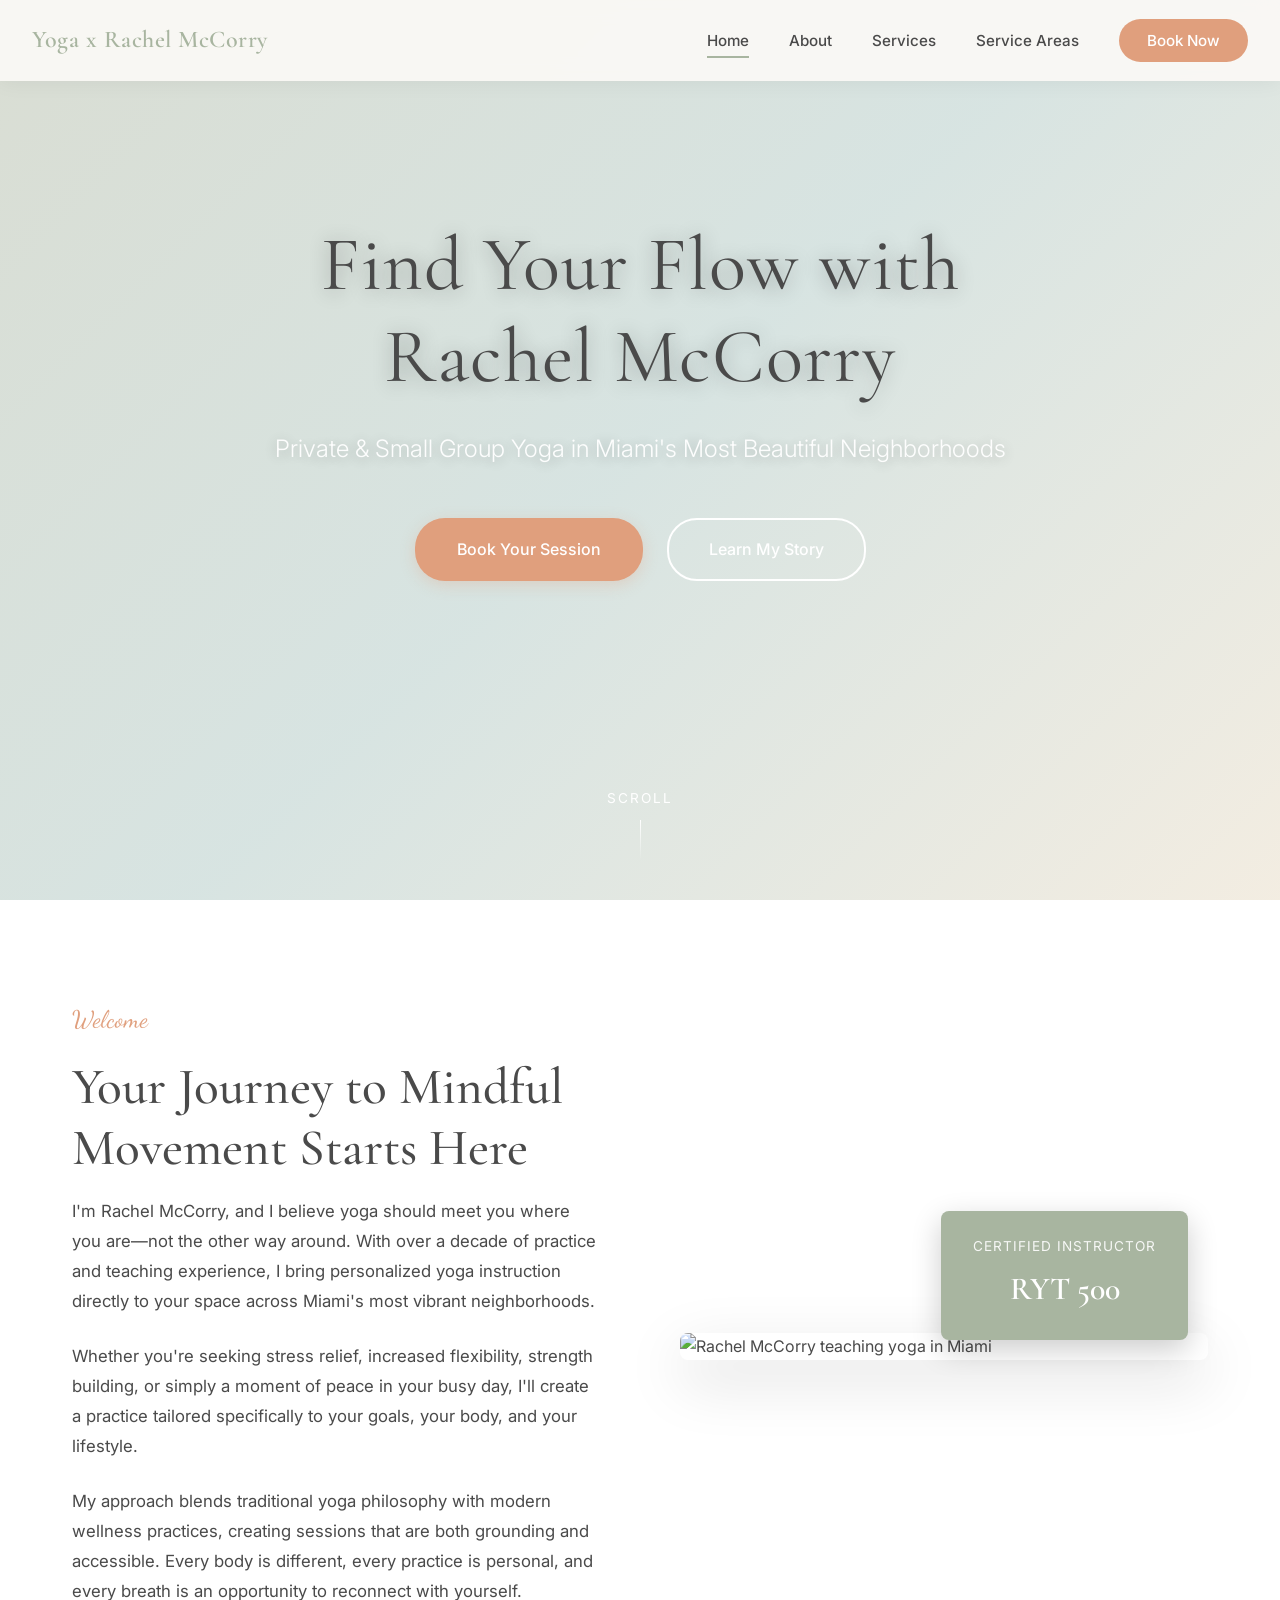
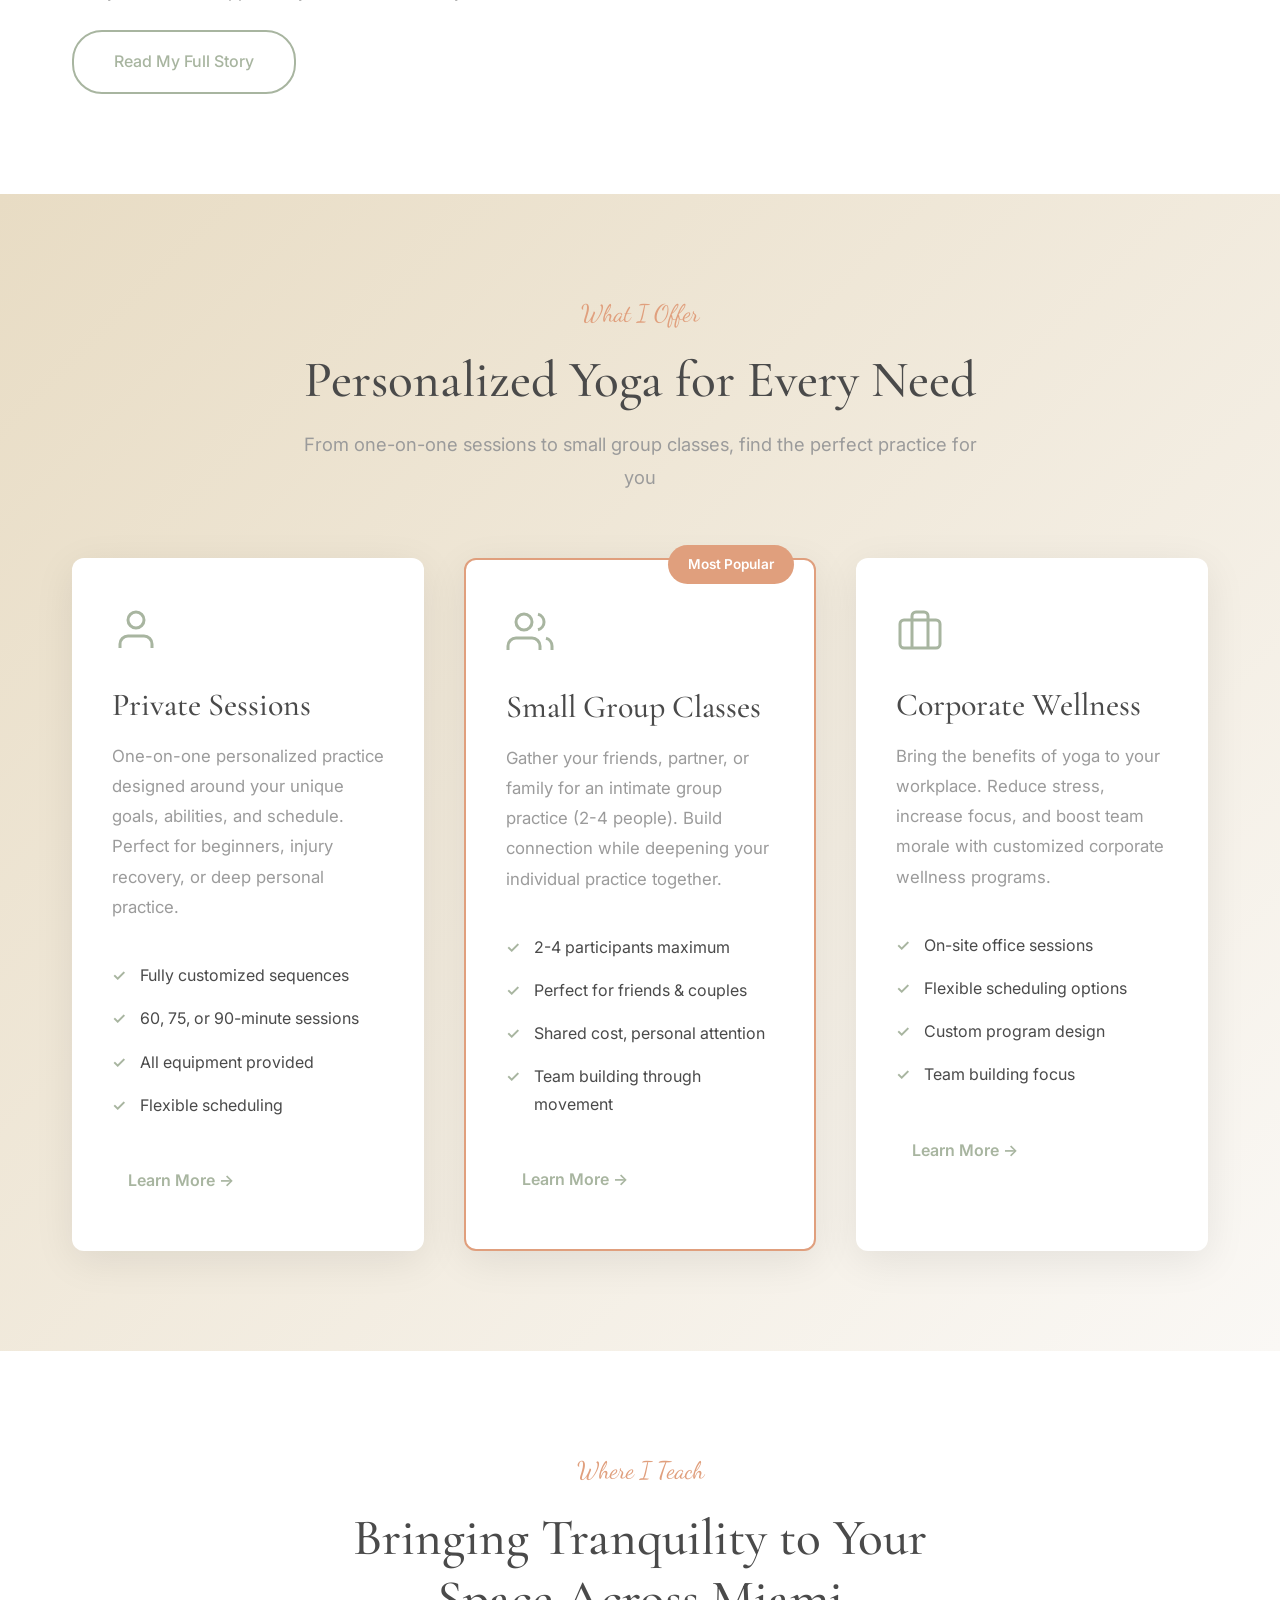
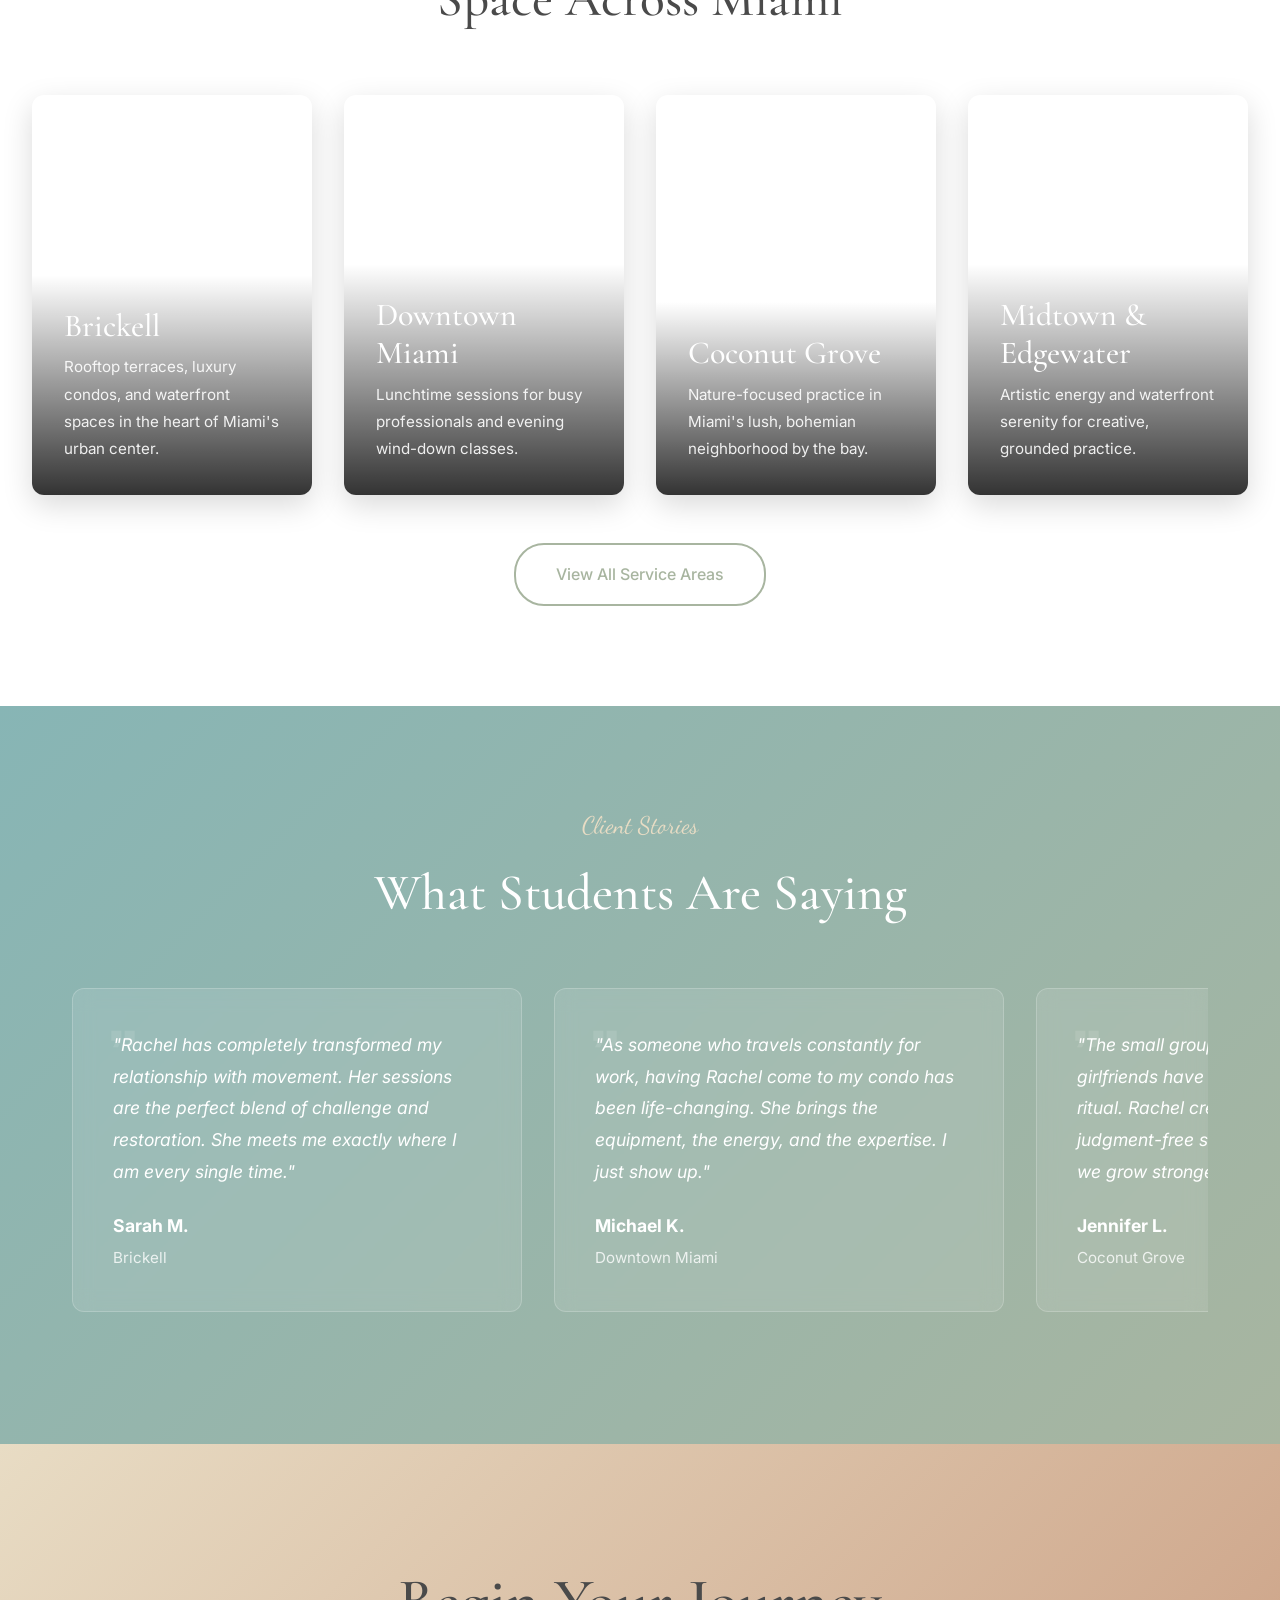
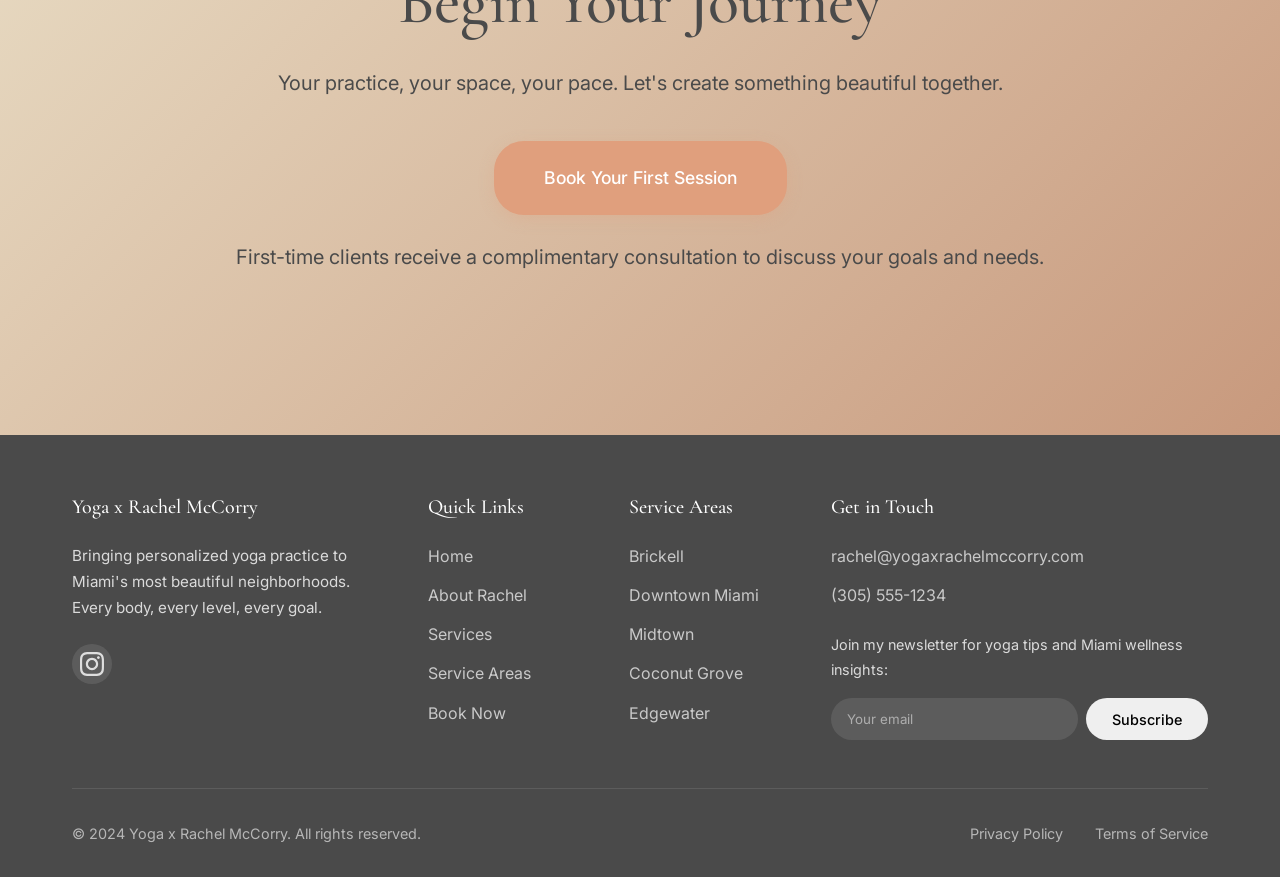
==== commit 27ed322a: "Add mobile-optimized hero video settings Mobile Portrait Mode: - Height: 66.67vw (maintains 1.5:1 as" ====
--- a/index.html
+++ b/index.html
@@ -41,19 +41,10 @@
     <!-- Hero Section with Video -->
     <section class="hero">
         <div class="hero-video-container">
-            <!-- Video for desktop, will be hidden on mobile -->
-            <video
-                autoplay
-                muted
-                loop
-                playsinline
-                preload="metadata"
-                poster="images/pexels-elly-fairytale-3822864.jpg"
-                class="hero-video desktop-only">
+            <video autoplay muted loop playsinline preload="metadata" poster="images/pexels-elly-fairytale-3822864.jpg" class="hero-video">
                 <source src="images/hero.mp4" type="video/mp4">
+                Your browser does not support the video tag.
             </video>
-            <!-- Static image fallback for mobile -->
-            <div class="hero-image mobile-only" style="background-image: url('images/pexels-elly-fairytale-3822864.jpg')"></div>
             <div class="hero-overlay"></div>
         </div>
         <div class="hero-content">
--- a/css/styles.css
+++ b/css/styles.css
@@ -209,6 +209,8 @@
     align-items: center;
     justify-content: center;
     overflow: hidden;
+    margin: 0;
+    padding-top: env(safe-area-inset-top, 0);  /* iOS notch safety */
 }
 
 .hero-video-container {
@@ -221,34 +223,23 @@
 }
 
 .hero-video {
-    width: 100%;
-    height: 100%;
-    object-fit: cover;
-}
-
-.hero-image {
-    width: 100%;
-    height: 100%;
-    background-size: cover;
-    background-position: center;
-    background-repeat: no-repeat;
-}
-
-/* Mobile/Desktop Toggle */
-.mobile-only {
-    display: none;
-}
-
-.desktop-only {
-    display: block;
-}
-
-.hero-overlay {
     position: absolute;
     top: 0;
     left: 0;
     width: 100%;
     height: 100%;
+    object-fit: cover;
+    object-position: center;
+    display: block;
+    z-index: 0;
+}
+
+.hero-overlay {
+    position: absolute;
+    top: 0;
+    left: 0;
+    right: 0;
+    bottom: 0;
     background: linear-gradient(
         135deg,
         rgba(168, 181, 160, 0.4) 0%,
@@ -256,6 +247,7 @@
         rgba(232, 220, 196, 0.4) 100%
     );
     z-index: 2;
+    pointer-events: none;  /* Prevents blocking interactions */
 }
 
 .hero-content {
@@ -975,17 +967,23 @@
         text-align: center;
     }
 
+    /* Mobile Hero - Portrait Mode */
     .hero {
-        min-height: 500px;
-    }
-
-    /* Mobile optimization: Use static image instead of video */
-    .mobile-only {
-        display: block;
-    }
-
-    .desktop-only {
-        display: none;
+        height: 66.67vw;              /* Maintains 1.5:1 aspect ratio */
+        min-height: 250px;            /* Minimum usable height */
+        max-height: 400px;            /* Prevents excessive height */
+    }
+
+    .hero-video-container {
+        padding-top: env(safe-area-inset-top, 0);  /* iOS notch safety */
+    }
+
+    .hero-overlay {
+        background: rgba(0, 0, 0, 0.3);  /* 30% black overlay for mobile */
+    }
+
+    .hero-content {
+        padding-top: 32px;  /* Shifted down to avoid header overlap */
     }
 
     .hero-ctas {
@@ -1026,6 +1024,15 @@
 
     .scroll-indicator {
         display: none;
+    }
+}
+
+/* Mobile Landscape - Full viewport height */
+@media (max-width: 768px) and (orientation: landscape) {
+    .hero {
+        height: 100vh;                /* Full viewport height in landscape */
+        min-height: 300px;
+        max-height: 100vh;
     }
 }
 
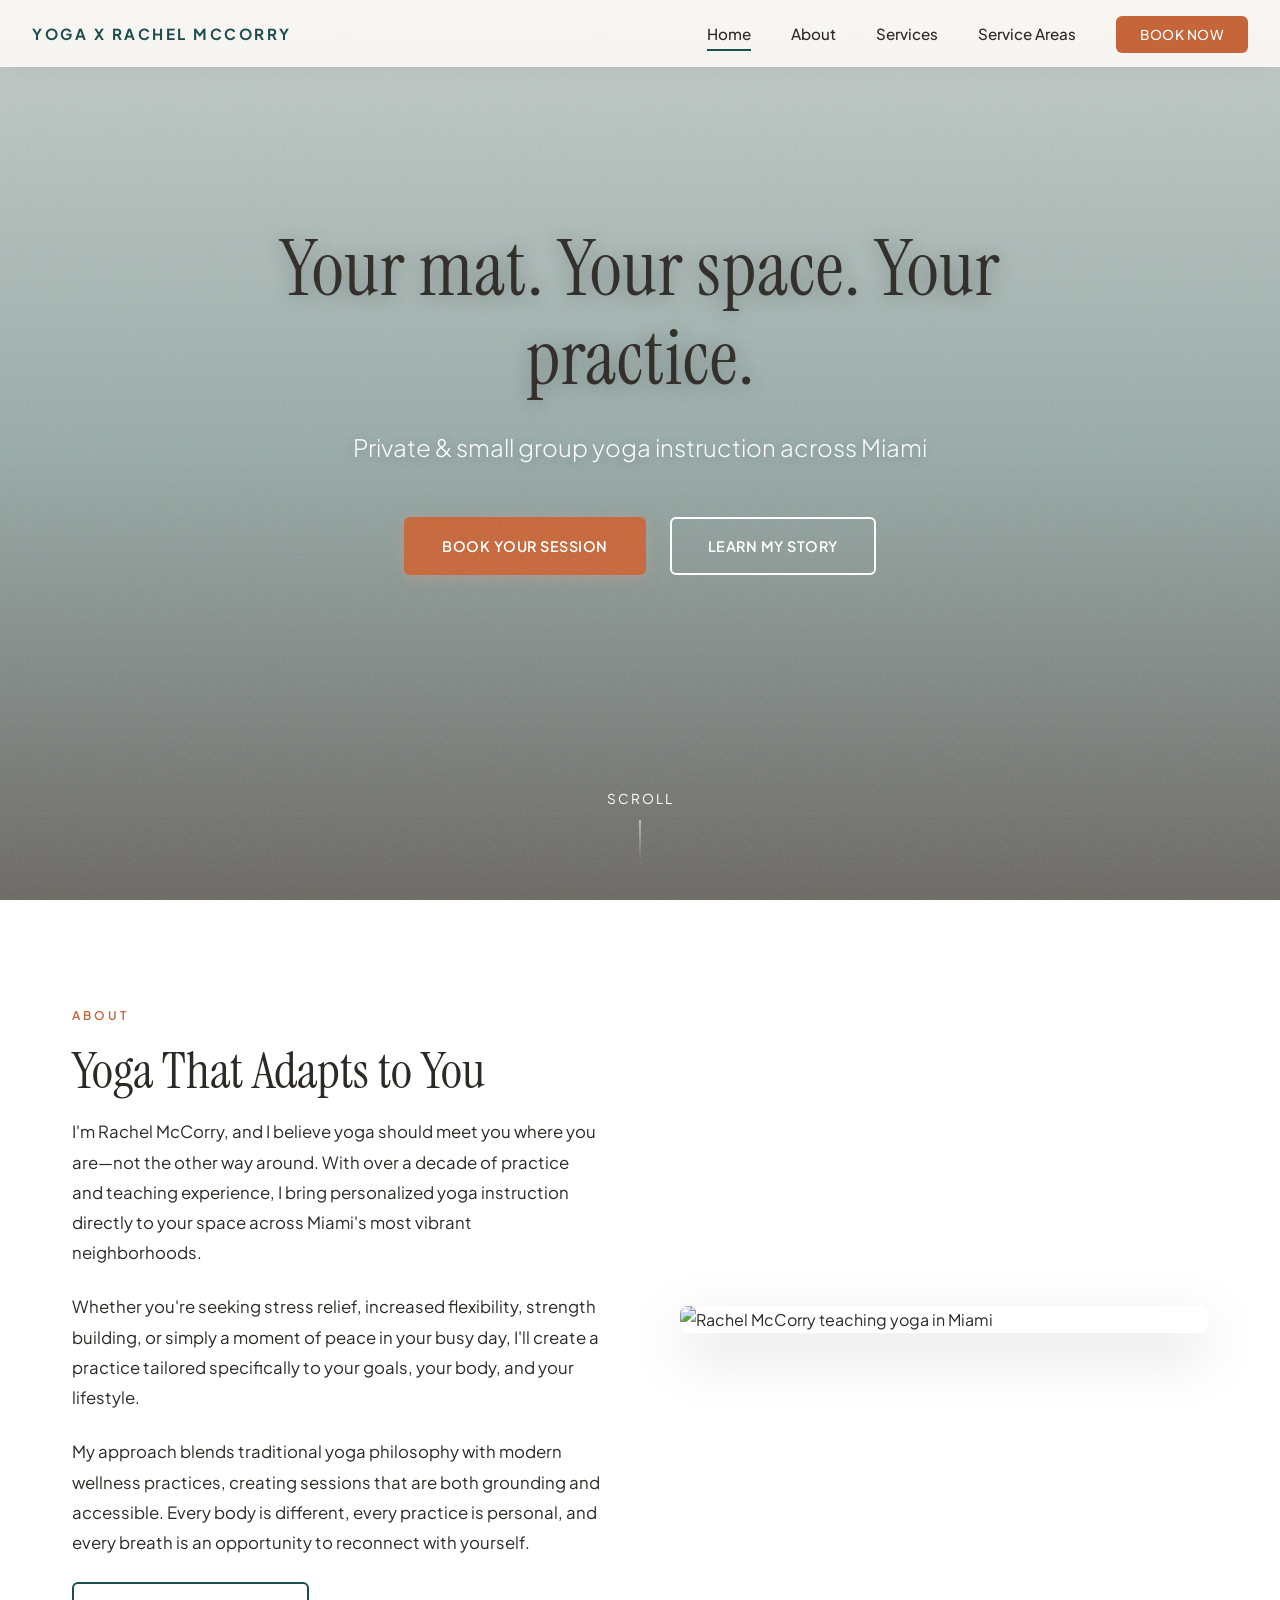
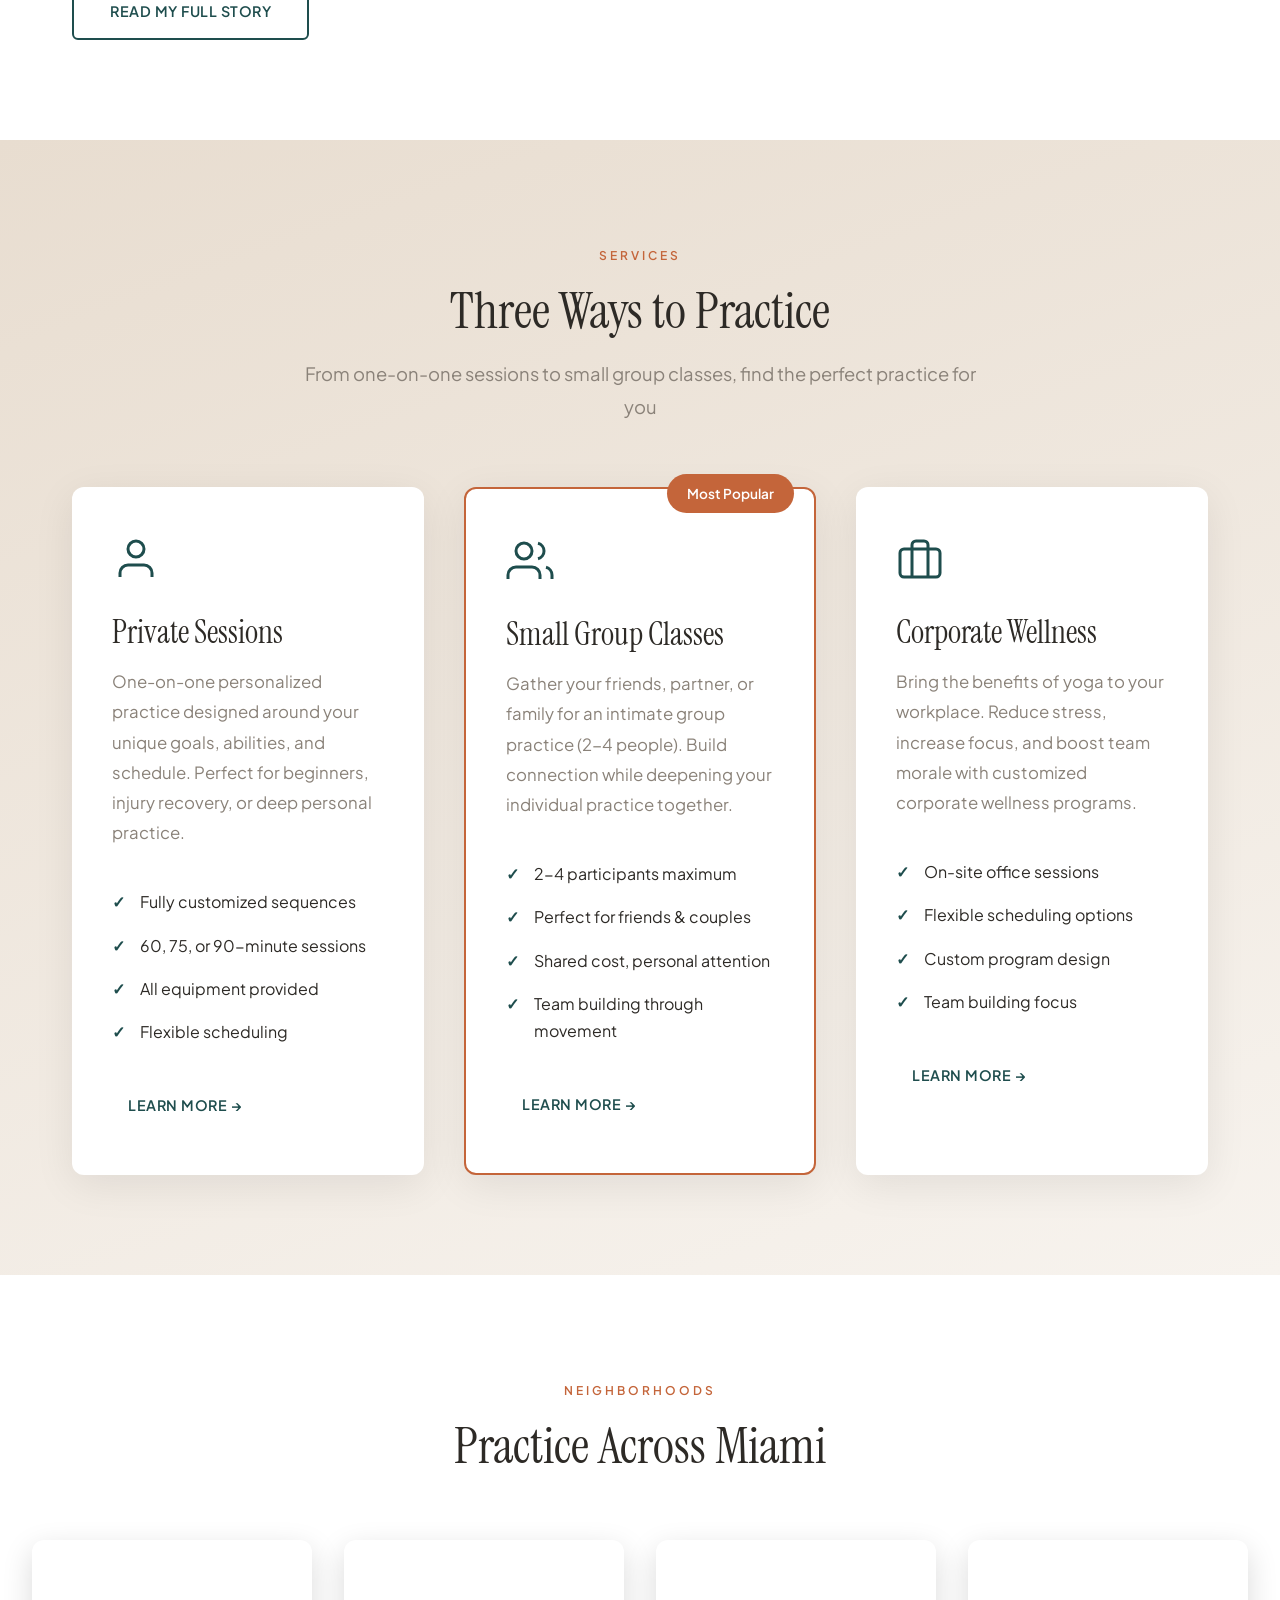
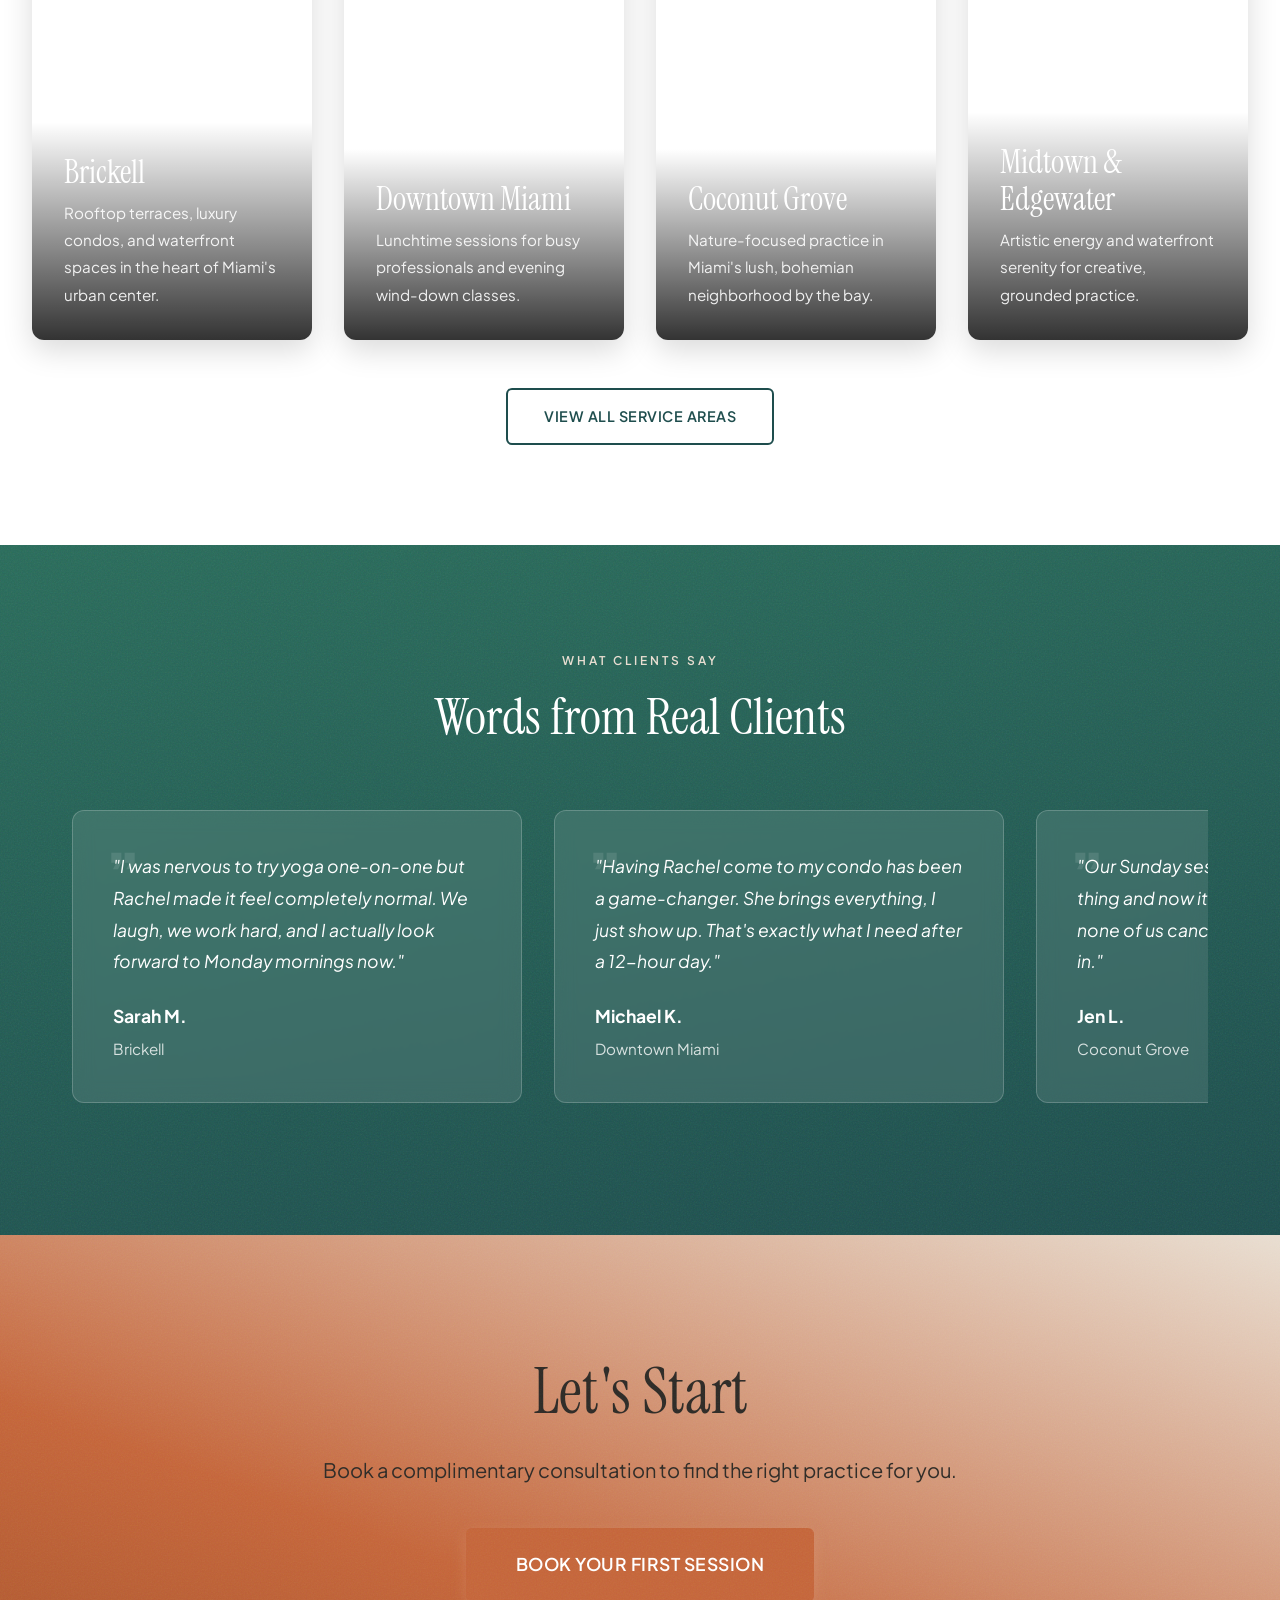
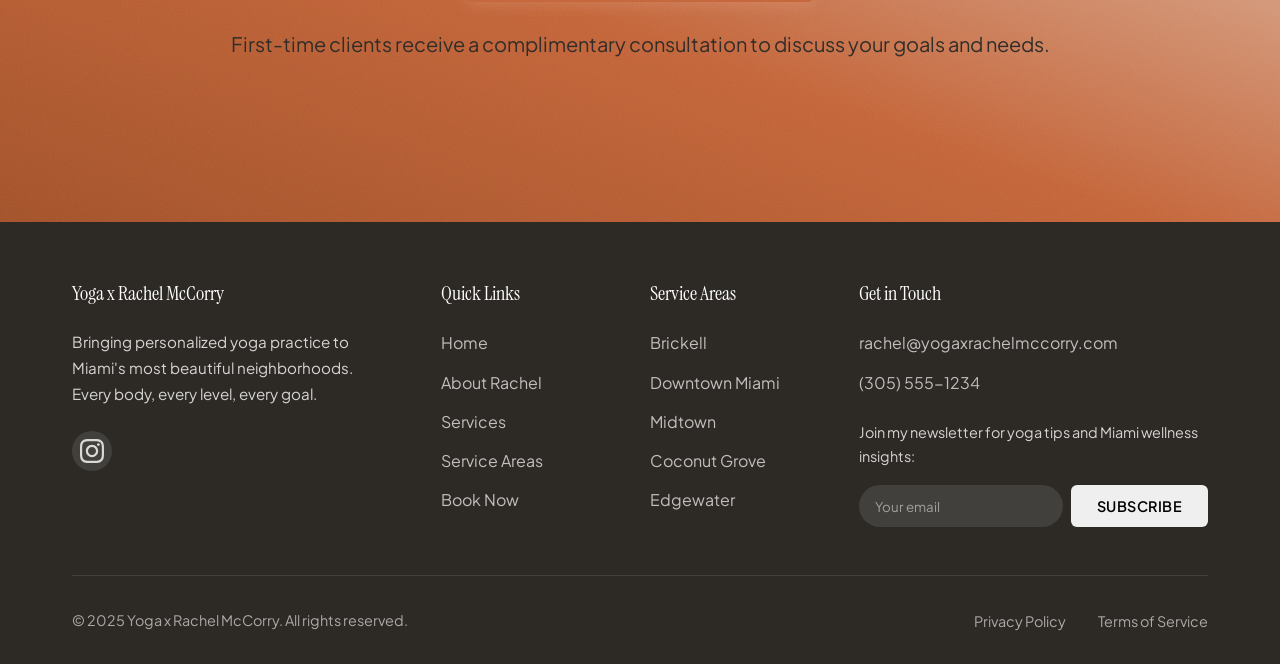
==== commit cbe43b7c: "Remove AI slop: new design system, rewritten content, fixed links - Typography: Instrument Serif + P" ====
--- a/index.html
+++ b/index.html
@@ -10,7 +10,7 @@
     <!-- Fonts -->
     <link rel="preconnect" href="https://fonts.googleapis.com">
     <link rel="preconnect" href="https://fonts.gstatic.com" crossorigin>
-    <link href="https://fonts.googleapis.com/css2?family=Cormorant+Garamond:wght@300;400;500;600;700&family=Inter:wght@300;400;500;600&family=Dancing+Script:wght@400;500;600;700&display=swap" rel="stylesheet">
+    <link href="https://fonts.googleapis.com/css2?family=Instrument+Serif:ital@0;1&family=Plus+Jakarta+Sans:ital,wght@0,300;0,400;0,500;0,600;0,700;1,400&display=swap" rel="stylesheet">
 
     <!-- Styles -->
     <link rel="stylesheet" href="css/styles.css">
@@ -48,8 +48,8 @@
             <div class="hero-overlay"></div>
         </div>
         <div class="hero-content">
-            <h1 class="hero-title">Find Your Flow with Rachel McCorry</h1>
-            <p class="hero-subtitle">Private & Small Group Yoga in Miami's Most Beautiful Neighborhoods</p>
+            <h1 class="hero-title">Your mat. Your space. Your practice.</h1>
+            <p class="hero-subtitle">Private & small group yoga instruction across Miami</p>
             <div class="hero-ctas">
                 <a href="contact.html" class="btn btn-primary">Book Your Session</a>
                 <a href="about.html" class="btn btn-secondary">Learn My Story</a>
@@ -66,8 +66,8 @@
         <div class="container">
             <div class="about-content-grid">
                 <div class="about-text">
-                    <span class="section-label">Welcome</span>
-                    <h2>Your Journey to Mindful Movement Starts Here</h2>
+                    <span class="section-label">About</span>
+                    <h2>Yoga That Adapts to You</h2>
                     <p>I'm Rachel McCorry, and I believe yoga should meet you where you are—not the other way around. With over a decade of practice and teaching experience, I bring personalized yoga instruction directly to your space across Miami's most vibrant neighborhoods.</p>
                     <p>Whether you're seeking stress relief, increased flexibility, strength building, or simply a moment of peace in your busy day, I'll create a practice tailored specifically to your goals, your body, and your lifestyle.</p>
                     <p>My approach blends traditional yoga philosophy with modern wellness practices, creating sessions that are both grounding and accessible. Every body is different, every practice is personal, and every breath is an opportunity to reconnect with yourself.</p>
@@ -75,10 +75,6 @@
                 </div>
                 <div class="about-image">
                     <img src="images/pexels-cottonbro-4324101.jpg" alt="Rachel McCorry teaching yoga in Miami">
-                    <div class="credentials-badge">
-                        <span class="badge-title">Certified Instructor</span>
-                        <span class="badge-detail">RYT 500</span>
-                    </div>
                 </div>
             </div>
         </div>
@@ -88,8 +84,8 @@
     <section class="services-overview">
         <div class="container">
             <div class="section-header">
-                <span class="section-label">What I Offer</span>
-                <h2>Personalized Yoga for Every Need</h2>
+                <span class="section-label">Services</span>
+                <h2>Three Ways to Practice</h2>
                 <p>From one-on-one sessions to small group classes, find the perfect practice for you</p>
             </div>
             <div class="services-grid">
@@ -157,8 +153,8 @@
     <section class="service-areas-preview">
         <div class="container-wide">
             <div class="section-header">
-                <span class="section-label">Where I Teach</span>
-                <h2>Bringing Tranquility to Your Space Across Miami</h2>
+                <span class="section-label">Neighborhoods</span>
+                <h2>Practice Across Miami</h2>
             </div>
             <div class="areas-grid">
                 <div class="area-card">
@@ -200,8 +196,8 @@
     <section class="testimonials">
         <div class="container">
             <div class="section-header">
-                <span class="section-label">Client Stories</span>
-                <h2>What Students Are Saying</h2>
+                <span class="section-label">What Clients Say</span>
+                <h2>Words from Real Clients</h2>
             </div>
             <div class="testimonials-slider">
                 <div class="testimonial-track">
@@ -210,7 +206,7 @@
                             <svg width="40" height="40" viewBox="0 0 24 24" fill="currentColor" opacity="0.1">
                                 <path d="M6 17h3l2-4V7H5v6h3zm8 0h3l2-4V7h-6v6h3z"/>
                             </svg>
-                            <p>"Rachel has completely transformed my relationship with movement. Her sessions are the perfect blend of challenge and restoration. She meets me exactly where I am every single time."</p>
+                            <p>"I was nervous to try yoga one-on-one but Rachel made it feel completely normal. We laugh, we work hard, and I actually look forward to Monday mornings now."</p>
                         </div>
                         <div class="testimonial-author">
                             <strong>Sarah M.</strong>
@@ -223,7 +219,7 @@
                             <svg width="40" height="40" viewBox="0 0 24 24" fill="currentColor" opacity="0.1">
                                 <path d="M6 17h3l2-4V7H5v6h3zm8 0h3l2-4V7h-6v6h3z"/>
                             </svg>
-                            <p>"As someone who travels constantly for work, having Rachel come to my condo has been life-changing. She brings the equipment, the energy, and the expertise. I just show up."</p>
+                            <p>"Having Rachel come to my condo has been a game-changer. She brings everything, I just show up. That's exactly what I need after a 12-hour day."</p>
                         </div>
                         <div class="testimonial-author">
                             <strong>Michael K.</strong>
@@ -236,10 +232,10 @@
                             <svg width="40" height="40" viewBox="0 0 24 24" fill="currentColor" opacity="0.1">
                                 <path d="M6 17h3l2-4V7H5v6h3zm8 0h3l2-4V7h-6v6h3z"/>
                             </svg>
-                            <p>"The small group sessions with my girlfriends have become our sacred Sunday ritual. Rachel creates such a warm, judgment-free space. We laugh, we breathe, we grow stronger together."</p>
-                        </div>
-                        <div class="testimonial-author">
-                            <strong>Jennifer L.</strong>
+                            <p>"Our Sunday sessions started as a friend thing and now it's the one commitment none of us cancel. Even my husband wants in."</p>
+                        </div>
+                        <div class="testimonial-author">
+                            <strong>Jen L.</strong>
                             <span>Coconut Grove</span>
                         </div>
                     </div>
@@ -249,10 +245,10 @@
                             <svg width="40" height="40" viewBox="0 0 24 24" fill="currentColor" opacity="0.1">
                                 <path d="M6 17h3l2-4V7H5v6h3zm8 0h3l2-4V7h-6v6h3z"/>
                             </svg>
-                            <p>"I was intimidated by yoga for years, thinking I wasn't flexible enough. Rachel showed me that yoga isn't about perfection—it's about presence. She's patient, knowledgeable, and genuinely cares."</p>
-                        </div>
-                        <div class="testimonial-author">
-                            <strong>David R.</strong>
+                            <p>"Honestly, I put off trying yoga for years. Three months in and my back pain is gone. That's all I needed to know."</p>
+                        </div>
+                        <div class="testimonial-author">
+                            <strong>Dave R.</strong>
                             <span>Edgewater</span>
                         </div>
                     </div>
@@ -262,7 +258,7 @@
                             <svg width="40" height="40" viewBox="0 0 24 24" fill="currentColor" opacity="0.1">
                                 <path d="M6 17h3l2-4V7H5v6h3zm8 0h3l2-4V7h-6v6h3z"/>
                             </svg>
-                            <p>"Our team looks forward to our weekly wellness sessions with Rachel. She's helped reduce stress, improve focus, and created a genuine sense of community in our office. Best investment we've made."</p>
+                            <p>"We brought Rachel in for a team wellness thing and now people actually fight over spots. Best HR decision we've made this year."</p>
                         </div>
                         <div class="testimonial-author">
                             <strong>Amanda T.</strong>
@@ -279,8 +275,8 @@
     <section class="final-cta">
         <div class="container">
             <div class="cta-content">
-                <h2>Begin Your Journey</h2>
-                <p>Your practice, your space, your pace. Let's create something beautiful together.</p>
+                <h2>Let's Start</h2>
+                <p>Book a complimentary consultation to find the right practice for you.</p>
                 <a href="contact.html" class="btn btn-primary btn-large">Book Your First Session</a>
                 <p class="cta-note">First-time clients receive a complimentary consultation to discuss your goals and needs.</p>
             </div>
@@ -295,7 +291,7 @@
                     <h3>Yoga x Rachel McCorry</h3>
                     <p>Bringing personalized yoga practice to Miami's most beautiful neighborhoods. Every body, every level, every goal.</p>
                     <div class="social-links">
-                        <a href="https://instagram.com" target="_blank" aria-label="Instagram">
+                        <a href="https://www.instagram.com/racheldoeszen" target="_blank" rel="noopener noreferrer" aria-label="Instagram">
                             <svg width="24" height="24" viewBox="0 0 24 24" fill="currentColor">
                                 <path d="M12 2.163c3.204 0 3.584.012 4.85.07 3.252.148 4.771 1.691 4.919 4.919.058 1.265.069 1.645.069 4.849 0 3.205-.012 3.584-.069 4.849-.149 3.225-1.664 4.771-4.919 4.919-1.266.058-1.644.07-4.85.07-3.204 0-3.584-.012-4.849-.07-3.26-.149-4.771-1.699-4.919-4.92-.058-1.265-.07-1.644-.07-4.849 0-3.204.013-3.583.07-4.849.149-3.227 1.664-4.771 4.919-4.919 1.266-.057 1.645-.069 4.849-.069zm0-2.163c-3.259 0-3.667.014-4.947.072-4.358.2-6.78 2.618-6.98 6.98-.059 1.281-.073 1.689-.073 4.948 0 3.259.014 3.668.072 4.948.2 4.358 2.618 6.78 6.98 6.98 1.281.058 1.689.072 4.948.072 3.259 0 3.668-.014 4.948-.072 4.354-.2 6.782-2.618 6.979-6.98.059-1.28.073-1.689.073-4.948 0-3.259-.014-3.667-.072-4.947-.196-4.354-2.617-6.78-6.979-6.98-1.281-.059-1.69-.073-4.949-.073zm0 5.838c-3.403 0-6.162 2.759-6.162 6.162s2.759 6.163 6.162 6.163 6.162-2.759 6.162-6.163c0-3.403-2.759-6.162-6.162-6.162zm0 10.162c-2.209 0-4-1.79-4-4 0-2.209 1.791-4 4-4s4 1.791 4 4c0 2.21-1.791 4-4 4zm6.406-11.845c-.796 0-1.441.645-1.441 1.44s.645 1.44 1.441 1.44c.795 0 1.439-.645 1.439-1.44s-.644-1.44-1.439-1.44z"/>
                             </svg>
@@ -342,7 +338,7 @@
             </div>
 
             <div class="footer-bottom">
-                <p>&copy; 2024 Yoga x Rachel McCorry. All rights reserved.</p>
+                <p>&copy; 2025 Yoga x Rachel McCorry. All rights reserved.</p>
                 <div class="footer-links">
                     <a href="#privacy">Privacy Policy</a>
                     <a href="#terms">Terms of Service</a>
--- a/css/styles.css
+++ b/css/styles.css
@@ -5,26 +5,25 @@
 /* CSS Variables - Brand Colors & Theme */
 :root {
     /* Primary Colors */
-    --sage-green: #A8B5A0;
-    --warm-sand: #E8DCC4;
+    --sage-green: #1e4d4d;
+    --warm-sand: #e8ddd0;
 
     /* Secondary Colors */
-    --terracotta: #C8997D;
-    --muted-teal: #87B5B5;
+    --terracotta: #a3522a;
+    --muted-teal: #2a6b5a;
 
     /* Neutrals */
-    --warm-white: #FAF8F5;
-    --light-grey: #E5E5E5;
-    --medium-grey: #9B9B9B;
-    --dark-grey: #4A4A4A;
+    --warm-white: #f7f3ee;
+    --light-grey: #d9d0c5;
+    --medium-grey: #8a8279;
+    --dark-grey: #2d2a26;
 
     /* Accent */
-    --sunset-coral: #E09F7D;
+    --sunset-coral: #c4653a;
 
     /* Typography */
-    --font-serif: 'Cormorant Garamond', serif;
-    --font-sans: 'Inter', sans-serif;
-    --font-script: 'Dancing Script', cursive;
+    --font-serif: 'Instrument Serif', serif;
+    --font-sans: 'Plus Jakarta Sans', sans-serif;
 
     /* Spacing */
     --section-padding: 100px;
@@ -59,8 +58,8 @@
 /* Typography */
 h1, h2, h3, h4, h5, h6 {
     font-family: var(--font-serif);
-    font-weight: 500;
-    line-height: 1.2;
+    font-weight: 400;
+    line-height: 1.15;
     margin-bottom: 1rem;
     color: var(--dark-grey);
 }
@@ -126,11 +125,12 @@
 }
 
 .logo {
-    font-family: var(--font-serif);
-    font-size: 1.5rem;
-    font-weight: 600;
+    font-family: var(--font-sans);
+    font-size: 0.95rem;
+    font-weight: 700;
     color: var(--sage-green);
-    letter-spacing: 0.5px;
+    letter-spacing: 2.5px;
+    text-transform: uppercase;
 }
 
 .nav-menu {
@@ -167,9 +167,12 @@
 .nav-cta {
     background-color: var(--sunset-coral);
     color: white !important;
-    padding: 0.75rem 1.75rem !important;
-    border-radius: 30px;
-    font-weight: 500;
+    padding: 0.6rem 1.5rem !important;
+    border-radius: 6px;
+    font-weight: 600;
+    font-size: 0.85rem !important;
+    letter-spacing: 0.5px;
+    text-transform: uppercase;
 }
 
 .nav-cta::after {
@@ -241,13 +244,13 @@
     right: 0;
     bottom: 0;
     background: linear-gradient(
-        135deg,
-        rgba(168, 181, 160, 0.4) 0%,
-        rgba(135, 181, 181, 0.3) 50%,
-        rgba(232, 220, 196, 0.4) 100%
+        180deg,
+        rgba(30, 77, 77, 0.25) 0%,
+        rgba(30, 77, 77, 0.45) 50%,
+        rgba(45, 42, 38, 0.7) 100%
     );
     z-index: 2;
-    pointer-events: none;  /* Prevents blocking interactions */
+    pointer-events: none;
 }
 
 .hero-content {
@@ -281,6 +284,19 @@
     gap: 1.5rem;
     justify-content: center;
     flex-wrap: wrap;
+}
+
+/* Grain Texture Overlay */
+.hero::after {
+    content: '';
+    position: absolute;
+    inset: 0;
+    z-index: 4;
+    pointer-events: none;
+    opacity: 0.45;
+    mix-blend-mode: soft-light;
+    background-image: url("data:image/svg+xml,%3Csvg viewBox='0 0 256 256' xmlns='http://www.w3.org/2000/svg'%3E%3Cfilter id='n'%3E%3CfeTurbulence type='fractalNoise' baseFrequency='0.7' numOctaves='4' stitchTiles='stitch'/%3E%3C/filter%3E%3Crect width='100%25' height='100%25' filter='url(%23n)'/%3E%3C/svg%3E");
+    background-size: 256px 256px;
 }
 
 /* Scroll Indicator */
@@ -310,15 +326,17 @@
 /* Buttons */
 .btn {
     display: inline-block;
-    padding: 1rem 2.5rem;
-    border-radius: 30px;
-    font-weight: 500;
-    font-size: 1rem;
+    padding: 0.9rem 2.25rem;
+    border-radius: 6px;
+    font-weight: 600;
+    font-size: 0.9rem;
     text-align: center;
     cursor: pointer;
     border: 2px solid transparent;
     transition: var(--transition-smooth);
     font-family: var(--font-sans);
+    letter-spacing: 0.5px;
+    text-transform: uppercase;
 }
 
 .btn-primary {
@@ -385,8 +403,11 @@
 
 .section-label {
     display: inline-block;
-    font-family: var(--font-script);
-    font-size: 1.5rem;
+    font-family: var(--font-sans);
+    font-size: 0.75rem;
+    font-weight: 600;
+    text-transform: uppercase;
+    letter-spacing: 3px;
     color: var(--sunset-coral);
     margin-bottom: 1rem;
 }
@@ -458,7 +479,7 @@
 
 /* Services Overview */
 .services-overview {
-    background: linear-gradient(135deg, var(--warm-sand) 0%, var(--warm-white) 100%);
+    background: linear-gradient(160deg, var(--warm-sand) 0%, var(--warm-white) 100%);
 }
 
 .services-grid {
@@ -598,8 +619,20 @@
 
 /* Testimonials */
 .testimonials {
-    background: linear-gradient(135deg, var(--muted-teal) 0%, var(--sage-green) 100%);
-    color: white;
+    position: relative;
+    background: linear-gradient(170deg, var(--muted-teal) 0%, var(--sage-green) 100%);
+    color: white;
+}
+
+.testimonials::before {
+    content: '';
+    position: absolute;
+    inset: 0;
+    pointer-events: none;
+    opacity: 0.3;
+    mix-blend-mode: soft-light;
+    background-image: url("data:image/svg+xml,%3Csvg viewBox='0 0 256 256' xmlns='http://www.w3.org/2000/svg'%3E%3Cfilter id='n'%3E%3CfeTurbulence type='fractalNoise' baseFrequency='0.7' numOctaves='4' stitchTiles='stitch'/%3E%3C/filter%3E%3Crect width='100%25' height='100%25' filter='url(%23n)'/%3E%3C/svg%3E");
+    background-size: 256px 256px;
 }
 
 .testimonials .section-label {
@@ -673,9 +706,21 @@
 
 /* Final CTA */
 .final-cta {
-    background: linear-gradient(135deg, var(--warm-sand) 0%, var(--terracotta) 100%);
+    position: relative;
+    background: linear-gradient(200deg, var(--warm-sand) 0%, var(--sunset-coral) 60%, var(--terracotta) 100%);
     text-align: center;
     padding: 120px 0;
+}
+
+.final-cta::before {
+    content: '';
+    position: absolute;
+    inset: 0;
+    pointer-events: none;
+    opacity: 0.25;
+    mix-blend-mode: soft-light;
+    background-image: url("data:image/svg+xml,%3Csvg viewBox='0 0 256 256' xmlns='http://www.w3.org/2000/svg'%3E%3Cfilter id='n'%3E%3CfeTurbulence type='fractalNoise' baseFrequency='0.7' numOctaves='4' stitchTiles='stitch'/%3E%3C/filter%3E%3Crect width='100%25' height='100%25' filter='url(%23n)'/%3E%3C/svg%3E");
+    background-size: 256px 256px;
 }
 
 .cta-content h2 {
@@ -936,6 +981,17 @@
     }
 
     /* Mobile Navigation */
+    #navbar {
+        background-color: rgba(250, 248, 245, 0.98);
+        box-shadow: 0 2px 10px rgba(0, 0, 0, 0.15);
+    }
+
+    .logo {
+        color: var(--dark-grey);
+        font-weight: 700;
+        text-shadow: 0 1px 2px rgba(255, 255, 255, 0.8);
+    }
+
     .mobile-menu-toggle {
         display: flex;
     }
@@ -969,9 +1025,10 @@
 
     /* Mobile Hero - Portrait Mode */
     .hero {
-        height: 66.67vw;              /* Maintains 1.5:1 aspect ratio */
-        min-height: 250px;            /* Minimum usable height */
-        max-height: 400px;            /* Prevents excessive height */
+        height: auto;                 /* Auto height to fit content */
+        min-height: 500px;            /* Increased minimum for all content */
+        max-height: 600px;            /* Increased to ensure title shows */
+        padding: 100px 0 60px;        /* Add padding to ensure content fits */
     }
 
     .hero-video-container {
@@ -979,16 +1036,50 @@
     }
 
     .hero-overlay {
-        background: rgba(0, 0, 0, 0.3);  /* 30% black overlay for mobile */
+        background: linear-gradient(
+            180deg,
+            rgba(30, 77, 77, 0.4) 0%,
+            rgba(45, 42, 38, 0.75) 100%
+        );
     }
 
     .hero-content {
-        padding-top: 32px;  /* Shifted down to avoid header overlap */
+        padding: 2rem 1rem;
+        max-width: 100%;
+        margin-top: 0;
+        display: flex;
+        flex-direction: column;
+        justify-content: center;
+        align-items: center;
+        height: 100%;
+    }
+
+    .hero-title {
+        font-size: clamp(1.75rem, 7vw, 2.25rem);
+        margin-bottom: 1rem;
+        line-height: 1.3;
+        text-shadow: 0 3px 15px rgba(0, 0, 0, 0.9);
+        font-weight: 600;
+        display: block !important;    /* Force display */
+        visibility: visible !important;
+        opacity: 1 !important;
+        color: white !important;
+    }
+
+    .hero-subtitle {
+        font-size: clamp(0.9rem, 4vw, 1.1rem);
+        margin-bottom: 1.5rem;
+        line-height: 1.5;
+        text-shadow: 0 2px 10px rgba(0, 0, 0, 0.9);
+        display: block !important;    /* Force display */
+        visibility: visible !important;
+        opacity: 1 !important;
     }
 
     .hero-ctas {
         flex-direction: column;
-        gap: 1rem;
+        gap: 0.75rem;
+        align-items: center;
     }
 
     .btn {
@@ -1012,14 +1103,68 @@
         min-width: 320px;
     }
 
+    /* Mobile Footer Optimization */
+    .footer {
+        padding: 40px 0 20px;
+    }
+
     .footer-grid {
         grid-template-columns: 1fr;
-        gap: 2rem;
+        gap: 2.5rem;
+    }
+
+    .footer-column h3 {
+        font-size: 1.5rem;
+        margin-bottom: 1rem;
+    }
+
+    .footer-column h4 {
+        font-size: 1.1rem;
+        margin-bottom: 1rem;
+    }
+
+    .footer-column p {
+        font-size: 0.9rem;
+        line-height: 1.6;
+        margin-bottom: 1rem;
+    }
+
+    .footer-column ul li {
+        margin-bottom: 0.5rem;
+    }
+
+    .social-links {
+        justify-content: flex-start;
+        margin-top: 1rem;
+    }
+
+    .newsletter-signup {
+        margin-top: 1rem;
+    }
+
+    .newsletter-form {
+        flex-direction: column;
+        gap: 0.75rem;
+    }
+
+    .newsletter-form input {
+        width: 100%;
+    }
+
+    .newsletter-form button {
+        width: 100%;
     }
 
     .footer-bottom {
         flex-direction: column;
         text-align: center;
+        gap: 1rem;
+        padding-top: 1.5rem;
+    }
+
+    .footer-links {
+        flex-direction: column;
+        gap: 0.75rem;
     }
 
     .scroll-indicator {
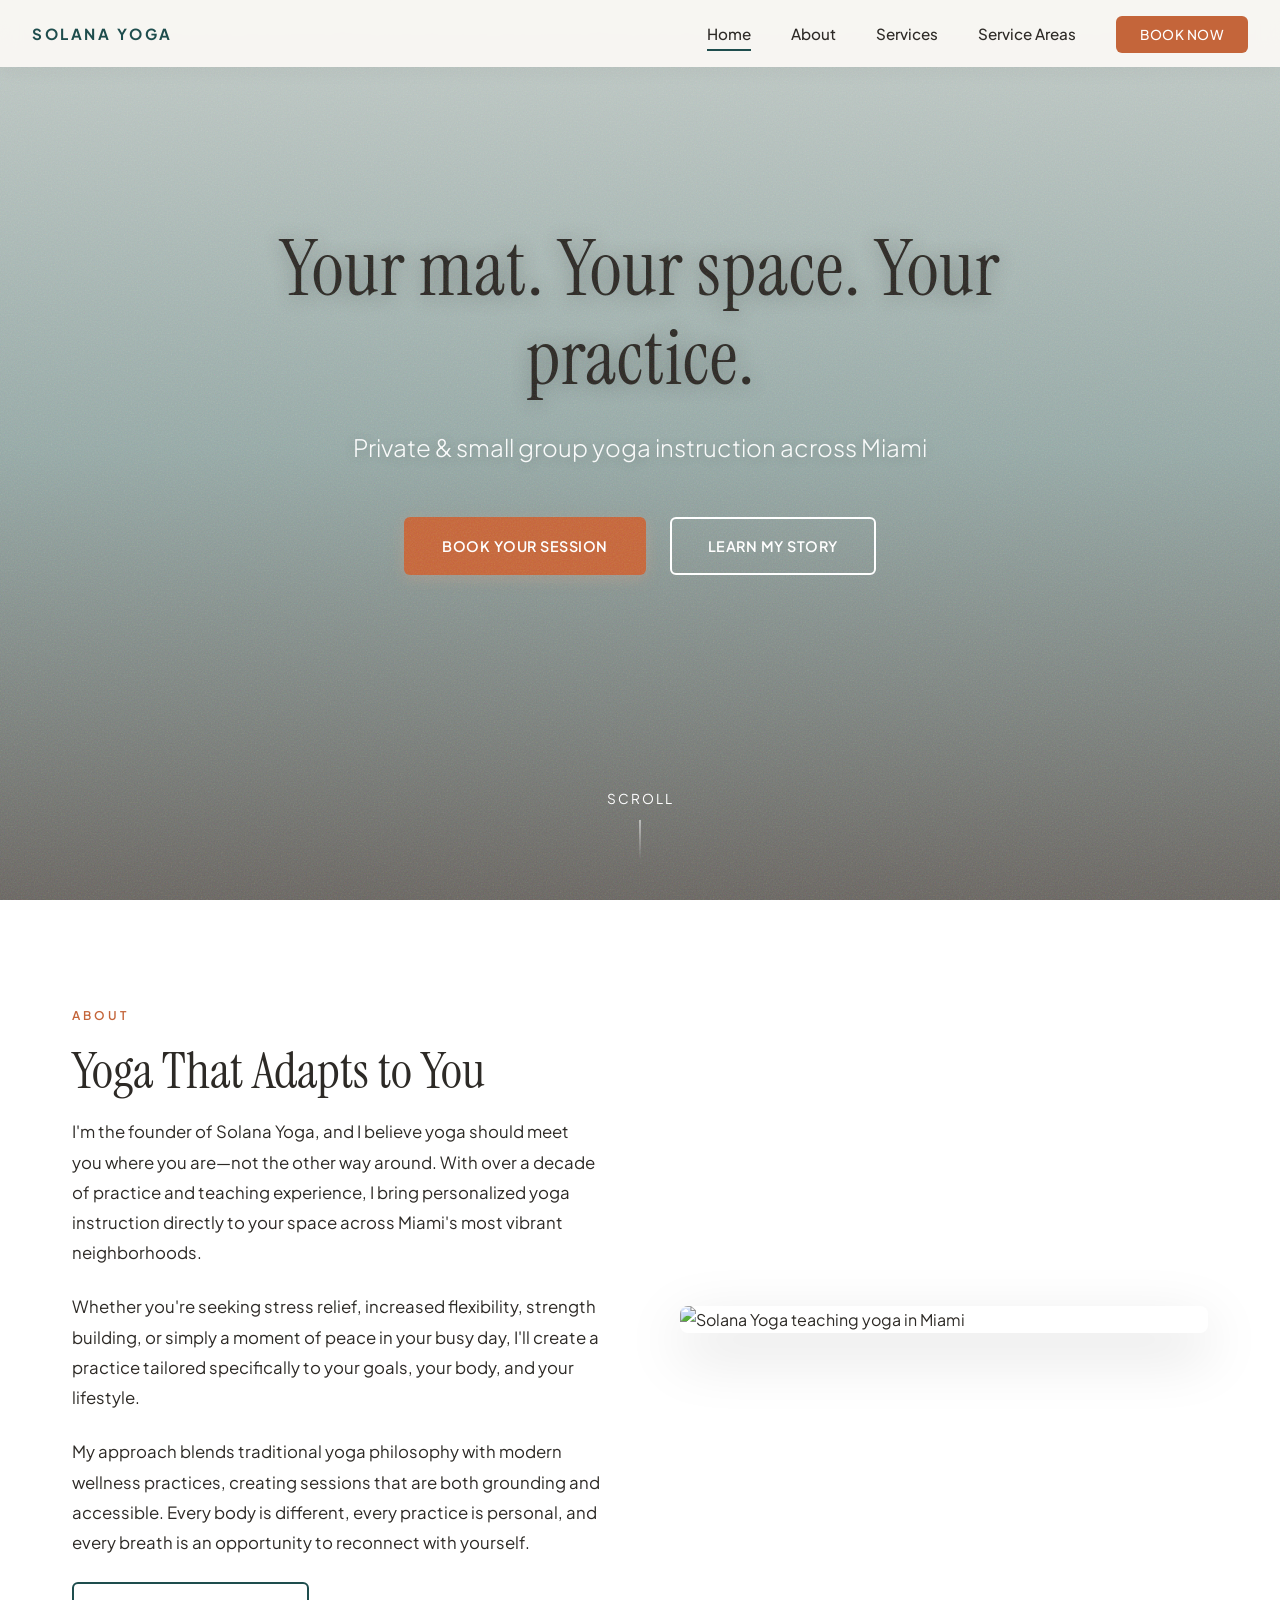
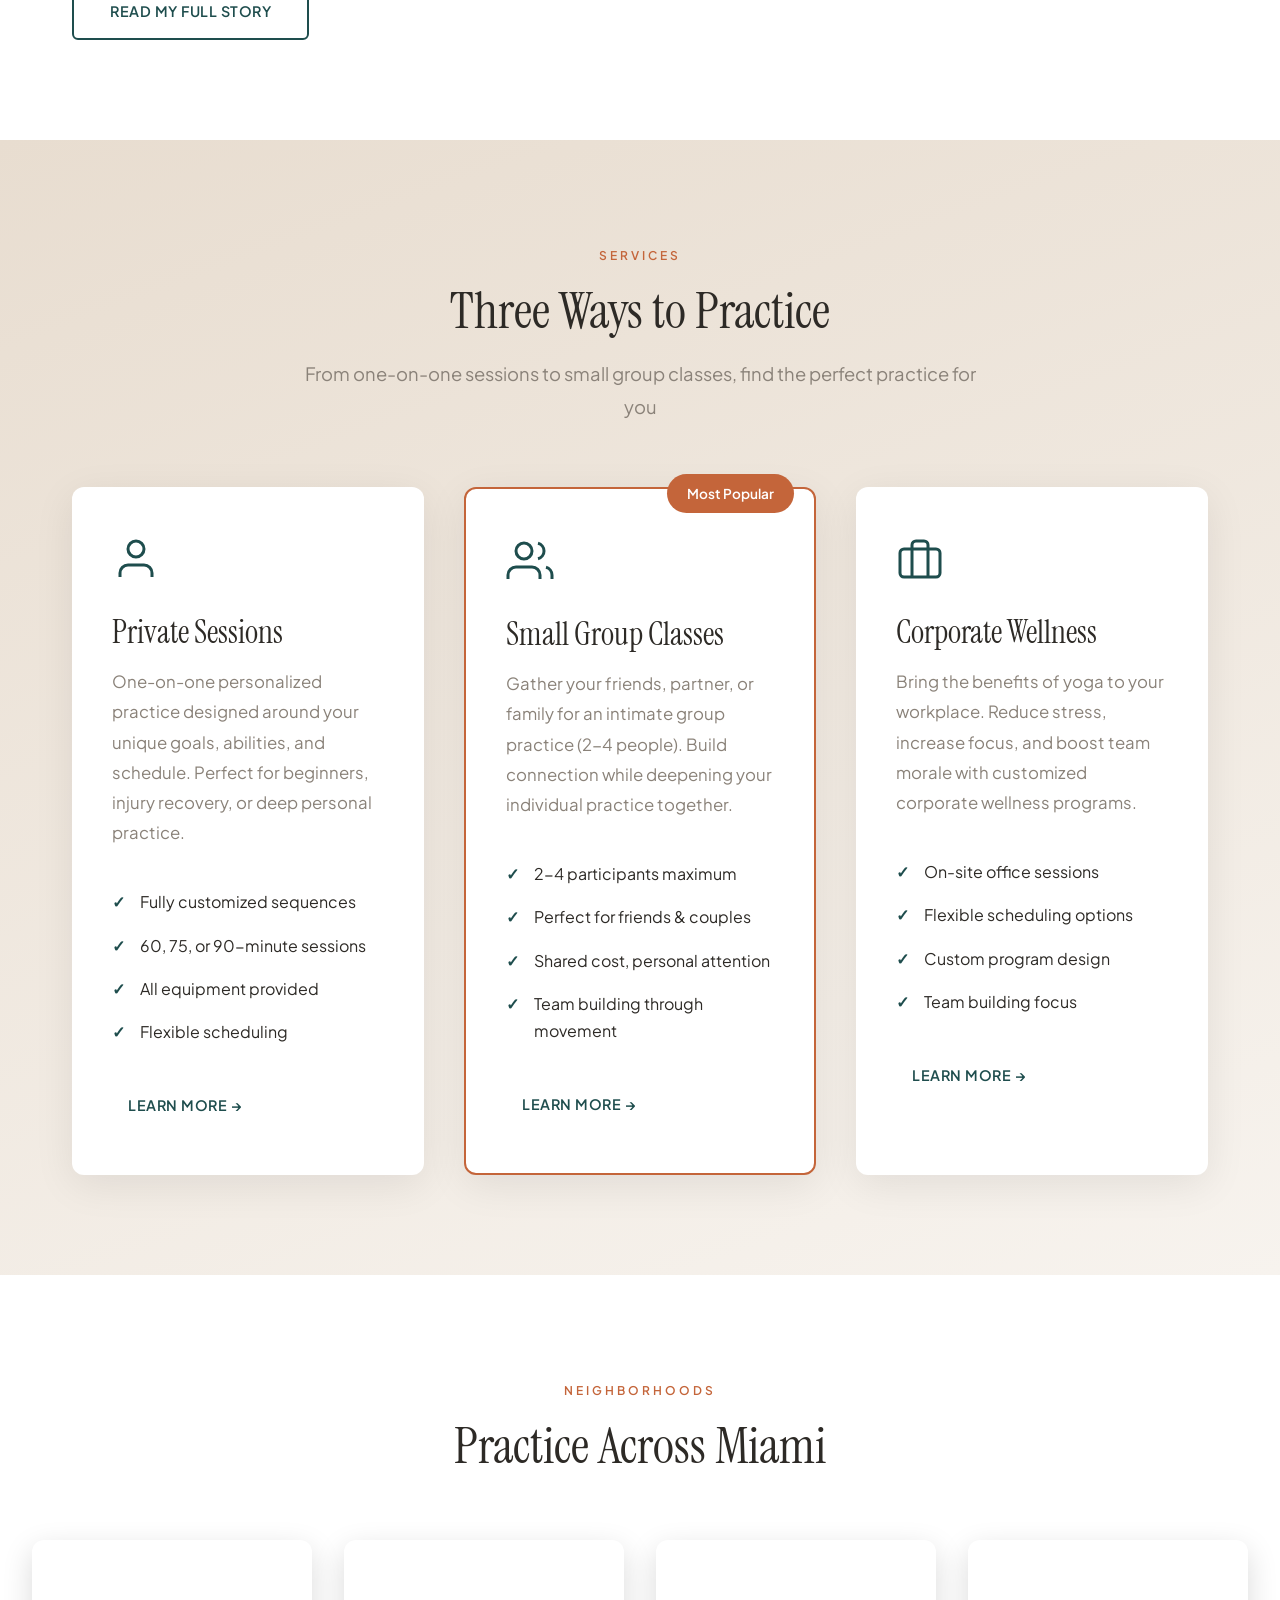
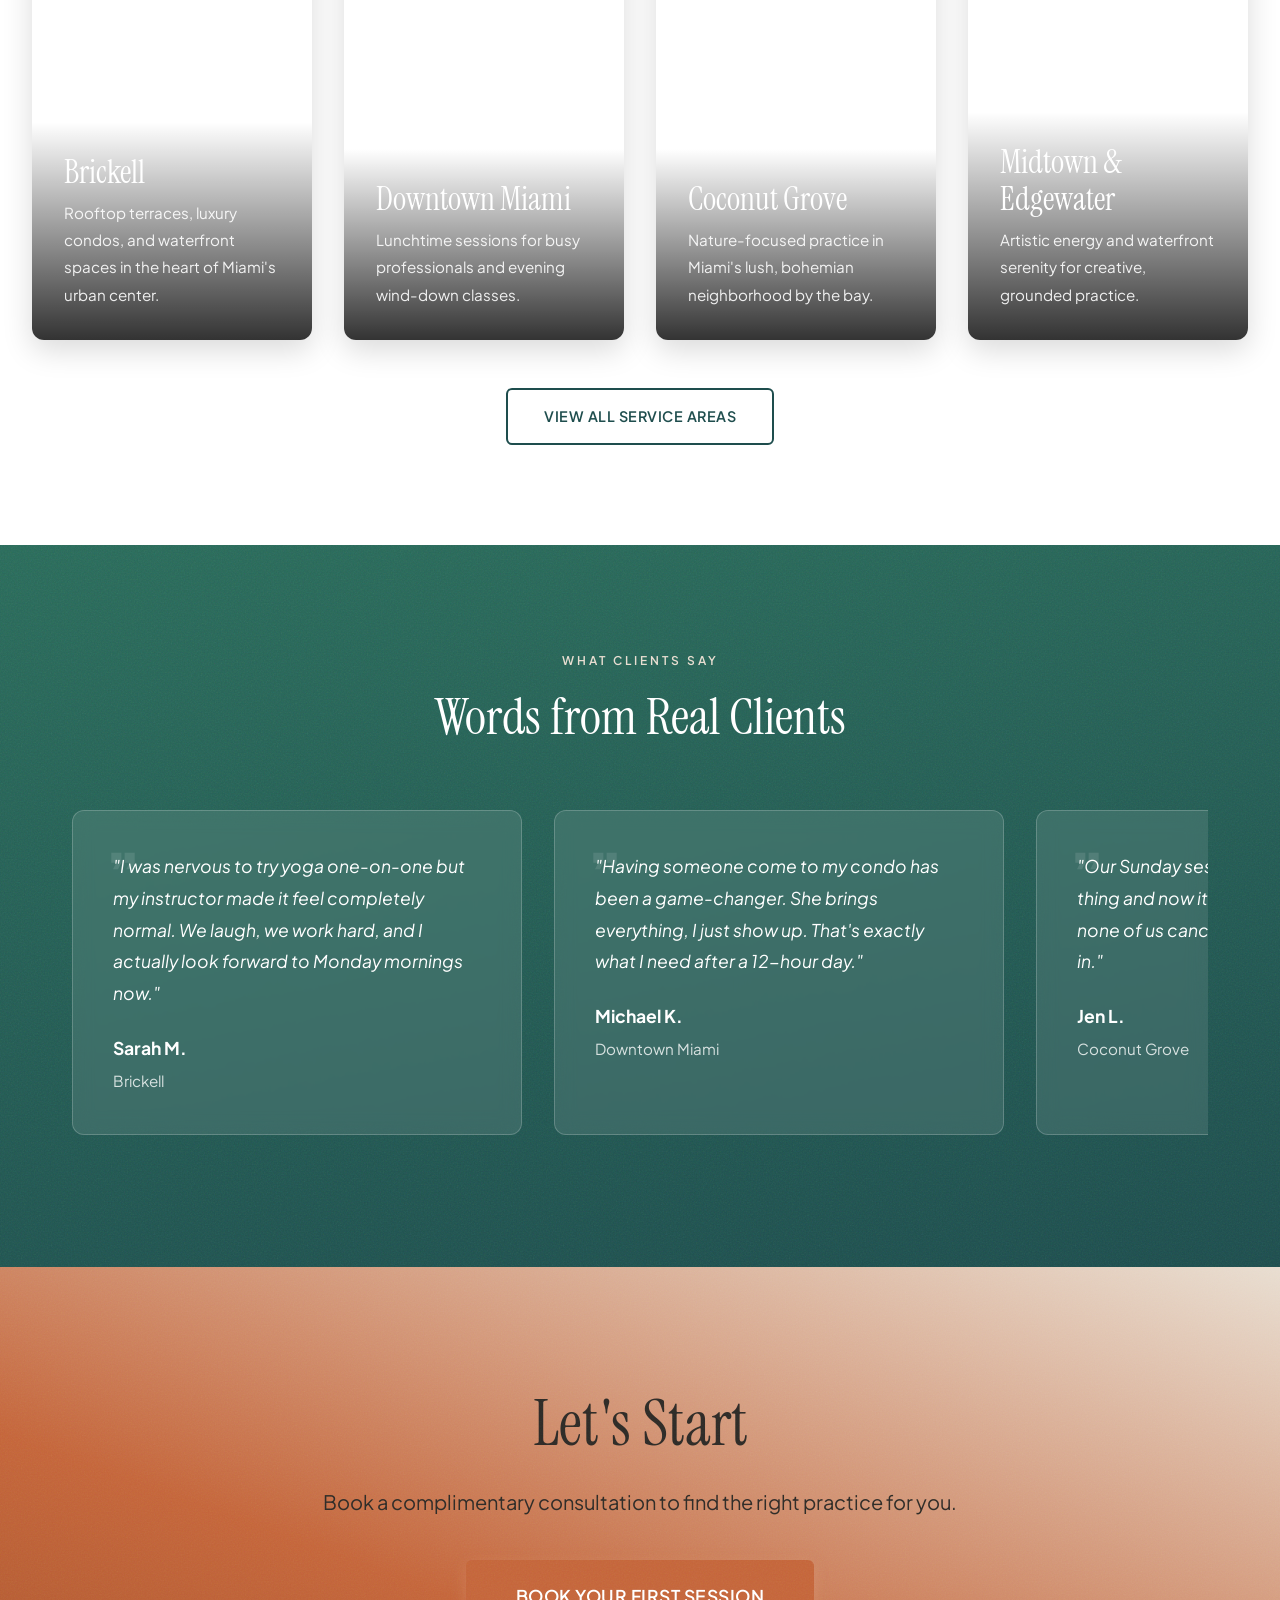
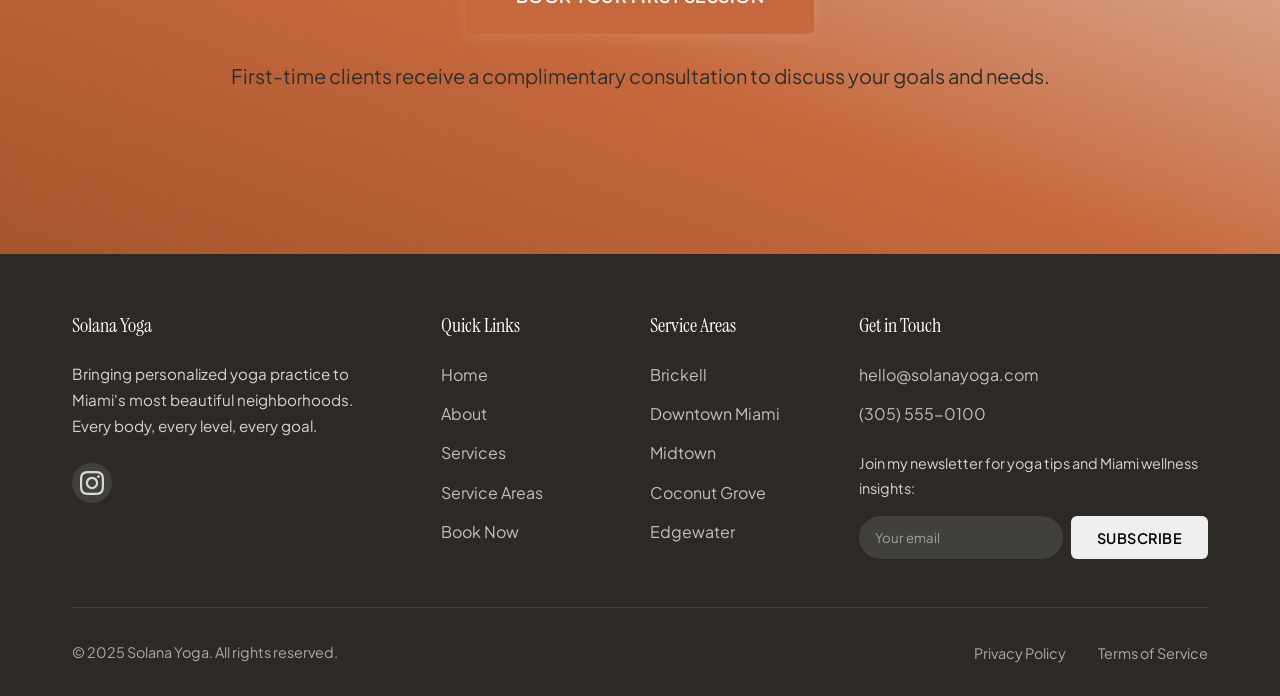
==== commit c7951032: "Fix About hero on mobile and remove homepage video poster flash - Increase About hero padding on mob" ====
--- a/index.html
+++ b/index.html
@@ -3,9 +3,9 @@
 <head>
     <meta charset="UTF-8">
     <meta name="viewport" content="width=device-width, initial-scale=1.0">
-    <meta name="description" content="Private & small group yoga instruction in Miami with Rachel McCorry. Serving Brickell, Downtown, Midtown, Coconut Grove & Edgewater. Personalized yoga sessions in your space.">
+    <meta name="description" content="Private & small group yoga instruction in Miami with Solana Yoga. Serving Brickell, Downtown, Midtown, Coconut Grove & Edgewater. Personalized yoga sessions in your space.">
     <meta name="keywords" content="yoga Miami, private yoga instructor, Brickell yoga, Coconut Grove yoga, personal yoga Miami, in-home yoga">
-    <title>Yoga x Rachel McCorry | Private Yoga Instructor in Miami</title>
+    <title>Solana Yoga | Private Yoga Instruction in Miami</title>
 
     <!-- Fonts -->
     <link rel="preconnect" href="https://fonts.googleapis.com">
@@ -22,7 +22,7 @@
     <!-- Navigation -->
     <nav id="navbar">
         <div class="nav-container">
-            <a href="index.html" class="logo">Yoga x Rachel McCorry</a>
+            <a href="index.html" class="logo">Solana Yoga</a>
             <button class="mobile-menu-toggle" aria-label="Toggle menu">
                 <span></span>
                 <span></span>
@@ -41,7 +41,7 @@
     <!-- Hero Section with Video -->
     <section class="hero">
         <div class="hero-video-container">
-            <video autoplay muted loop playsinline preload="metadata" poster="images/pexels-elly-fairytale-3822864.jpg" class="hero-video">
+            <video autoplay muted loop playsinline preload="auto" class="hero-video">
                 <source src="images/hero.mp4" type="video/mp4">
                 Your browser does not support the video tag.
             </video>
@@ -61,20 +61,20 @@
         </div>
     </section>
 
-    <!-- About Rachel Brief -->
+    <!-- About Brief -->
     <section class="about-brief">
         <div class="container">
             <div class="about-content-grid">
                 <div class="about-text">
                     <span class="section-label">About</span>
                     <h2>Yoga That Adapts to You</h2>
-                    <p>I'm Rachel McCorry, and I believe yoga should meet you where you are—not the other way around. With over a decade of practice and teaching experience, I bring personalized yoga instruction directly to your space across Miami's most vibrant neighborhoods.</p>
+                    <p>I'm the founder of Solana Yoga, and I believe yoga should meet you where you are—not the other way around. With over a decade of practice and teaching experience, I bring personalized yoga instruction directly to your space across Miami's most vibrant neighborhoods.</p>
                     <p>Whether you're seeking stress relief, increased flexibility, strength building, or simply a moment of peace in your busy day, I'll create a practice tailored specifically to your goals, your body, and your lifestyle.</p>
                     <p>My approach blends traditional yoga philosophy with modern wellness practices, creating sessions that are both grounding and accessible. Every body is different, every practice is personal, and every breath is an opportunity to reconnect with yourself.</p>
                     <a href="about.html" class="btn btn-outline">Read My Full Story</a>
                 </div>
                 <div class="about-image">
-                    <img src="images/pexels-cottonbro-4324101.jpg" alt="Rachel McCorry teaching yoga in Miami">
+                    <img src="images/pexels-cottonbro-4324101.jpg" alt="Solana Yoga teaching yoga in Miami">
                 </div>
             </div>
         </div>
@@ -206,7 +206,7 @@
                             <svg width="40" height="40" viewBox="0 0 24 24" fill="currentColor" opacity="0.1">
                                 <path d="M6 17h3l2-4V7H5v6h3zm8 0h3l2-4V7h-6v6h3z"/>
                             </svg>
-                            <p>"I was nervous to try yoga one-on-one but Rachel made it feel completely normal. We laugh, we work hard, and I actually look forward to Monday mornings now."</p>
+                            <p>"I was nervous to try yoga one-on-one but my instructor made it feel completely normal. We laugh, we work hard, and I actually look forward to Monday mornings now."</p>
                         </div>
                         <div class="testimonial-author">
                             <strong>Sarah M.</strong>
@@ -219,7 +219,7 @@
                             <svg width="40" height="40" viewBox="0 0 24 24" fill="currentColor" opacity="0.1">
                                 <path d="M6 17h3l2-4V7H5v6h3zm8 0h3l2-4V7h-6v6h3z"/>
                             </svg>
-                            <p>"Having Rachel come to my condo has been a game-changer. She brings everything, I just show up. That's exactly what I need after a 12-hour day."</p>
+                            <p>"Having someone come to my condo has been a game-changer. She brings everything, I just show up. That's exactly what I need after a 12-hour day."</p>
                         </div>
                         <div class="testimonial-author">
                             <strong>Michael K.</strong>
@@ -258,7 +258,7 @@
                             <svg width="40" height="40" viewBox="0 0 24 24" fill="currentColor" opacity="0.1">
                                 <path d="M6 17h3l2-4V7H5v6h3zm8 0h3l2-4V7h-6v6h3z"/>
                             </svg>
-                            <p>"We brought Rachel in for a team wellness thing and now people actually fight over spots. Best HR decision we've made this year."</p>
+                            <p>"We brought Solana Yoga in for a team wellness thing and now people actually fight over spots. Best HR decision we've made this year."</p>
                         </div>
                         <div class="testimonial-author">
                             <strong>Amanda T.</strong>
@@ -288,10 +288,10 @@
         <div class="container">
             <div class="footer-grid">
                 <div class="footer-column">
-                    <h3>Yoga x Rachel McCorry</h3>
+                    <h3>Solana Yoga</h3>
                     <p>Bringing personalized yoga practice to Miami's most beautiful neighborhoods. Every body, every level, every goal.</p>
                     <div class="social-links">
-                        <a href="https://www.instagram.com/racheldoeszen" target="_blank" rel="noopener noreferrer" aria-label="Instagram">
+                        <a href="https://www.instagram.com/solanayoga" target="_blank" rel="noopener noreferrer" aria-label="Instagram">
                             <svg width="24" height="24" viewBox="0 0 24 24" fill="currentColor">
                                 <path d="M12 2.163c3.204 0 3.584.012 4.85.07 3.252.148 4.771 1.691 4.919 4.919.058 1.265.069 1.645.069 4.849 0 3.205-.012 3.584-.069 4.849-.149 3.225-1.664 4.771-4.919 4.919-1.266.058-1.644.07-4.85.07-3.204 0-3.584-.012-4.849-.07-3.26-.149-4.771-1.699-4.919-4.92-.058-1.265-.07-1.644-.07-4.849 0-3.204.013-3.583.07-4.849.149-3.227 1.664-4.771 4.919-4.919 1.266-.057 1.645-.069 4.849-.069zm0-2.163c-3.259 0-3.667.014-4.947.072-4.358.2-6.78 2.618-6.98 6.98-.059 1.281-.073 1.689-.073 4.948 0 3.259.014 3.668.072 4.948.2 4.358 2.618 6.78 6.98 6.98 1.281.058 1.689.072 4.948.072 3.259 0 3.668-.014 4.948-.072 4.354-.2 6.782-2.618 6.979-6.98.059-1.28.073-1.689.073-4.948 0-3.259-.014-3.667-.072-4.947-.196-4.354-2.617-6.78-6.979-6.98-1.281-.059-1.69-.073-4.949-.073zm0 5.838c-3.403 0-6.162 2.759-6.162 6.162s2.759 6.163 6.162 6.163 6.162-2.759 6.162-6.163c0-3.403-2.759-6.162-6.162-6.162zm0 10.162c-2.209 0-4-1.79-4-4 0-2.209 1.791-4 4-4s4 1.791 4 4c0 2.21-1.791 4-4 4zm6.406-11.845c-.796 0-1.441.645-1.441 1.44s.645 1.44 1.441 1.44c.795 0 1.439-.645 1.439-1.44s-.644-1.44-1.439-1.44z"/>
                             </svg>
@@ -303,7 +303,7 @@
                     <h4>Quick Links</h4>
                     <ul>
                         <li><a href="index.html">Home</a></li>
-                        <li><a href="about.html">About Rachel</a></li>
+                        <li><a href="about.html">About</a></li>
                         <li><a href="services.html">Services</a></li>
                         <li><a href="service-areas.html">Service Areas</a></li>
                         <li><a href="contact.html">Book Now</a></li>
@@ -324,8 +324,8 @@
                 <div class="footer-column">
                     <h4>Get in Touch</h4>
                     <ul>
-                        <li><a href="mailto:rachel@yogaxrachelmccorry.com">rachel@yogaxrachelmccorry.com</a></li>
-                        <li><a href="tel:+13055551234">(305) 555-1234</a></li>
+                        <li><a href="mailto:hello@solanayoga.com">hello@solanayoga.com</a></li>
+                        <li><a href="tel:+13055550100">(305) 555-0100</a></li>
                     </ul>
                     <div class="newsletter-signup">
                         <p>Join my newsletter for yoga tips and Miami wellness insights:</p>
@@ -338,7 +338,7 @@
             </div>
 
             <div class="footer-bottom">
-                <p>&copy; 2025 Yoga x Rachel McCorry. All rights reserved.</p>
+                <p>&copy; 2025 Solana Yoga. All rights reserved.</p>
                 <div class="footer-links">
                     <a href="#privacy">Privacy Policy</a>
                     <a href="#terms">Terms of Service</a>
--- a/css/styles.css
+++ b/css/styles.css
@@ -1,5 +1,5 @@
 /* ===================================
-   Yoga x Rachel McCorry - Main Styles
+   Solana Yoga - Main Styles
    =================================== */
 
 /* CSS Variables - Brand Colors & Theme */
@@ -1032,7 +1032,15 @@
     }
 
     .hero-video-container {
-        padding-top: env(safe-area-inset-top, 0);  /* iOS notch safety */
+        padding-top: env(safe-area-inset-top, 0);
+    }
+
+    .hero-video {
+        object-fit: initial;
+        width: auto;
+        height: 100%;
+        left: 50%;
+        transform: translateX(-50%);
     }
 
     .hero-overlay {
